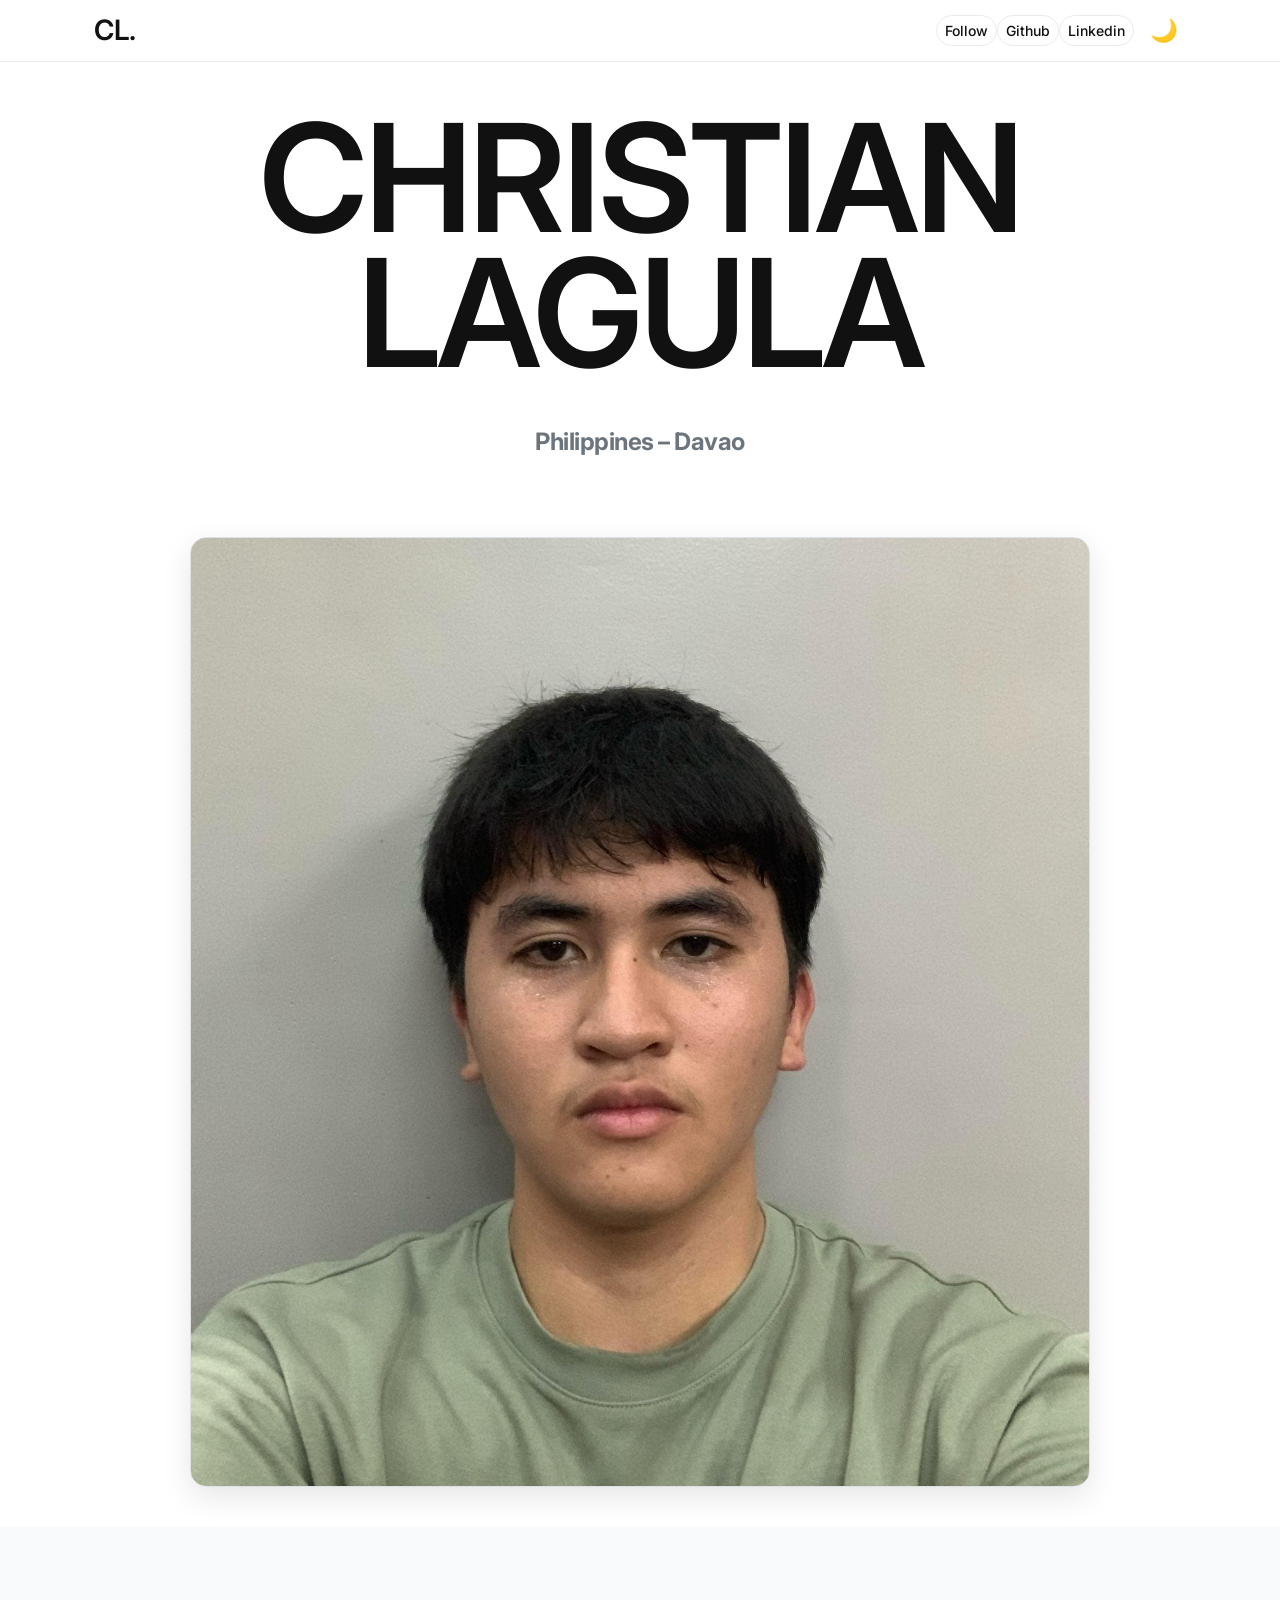
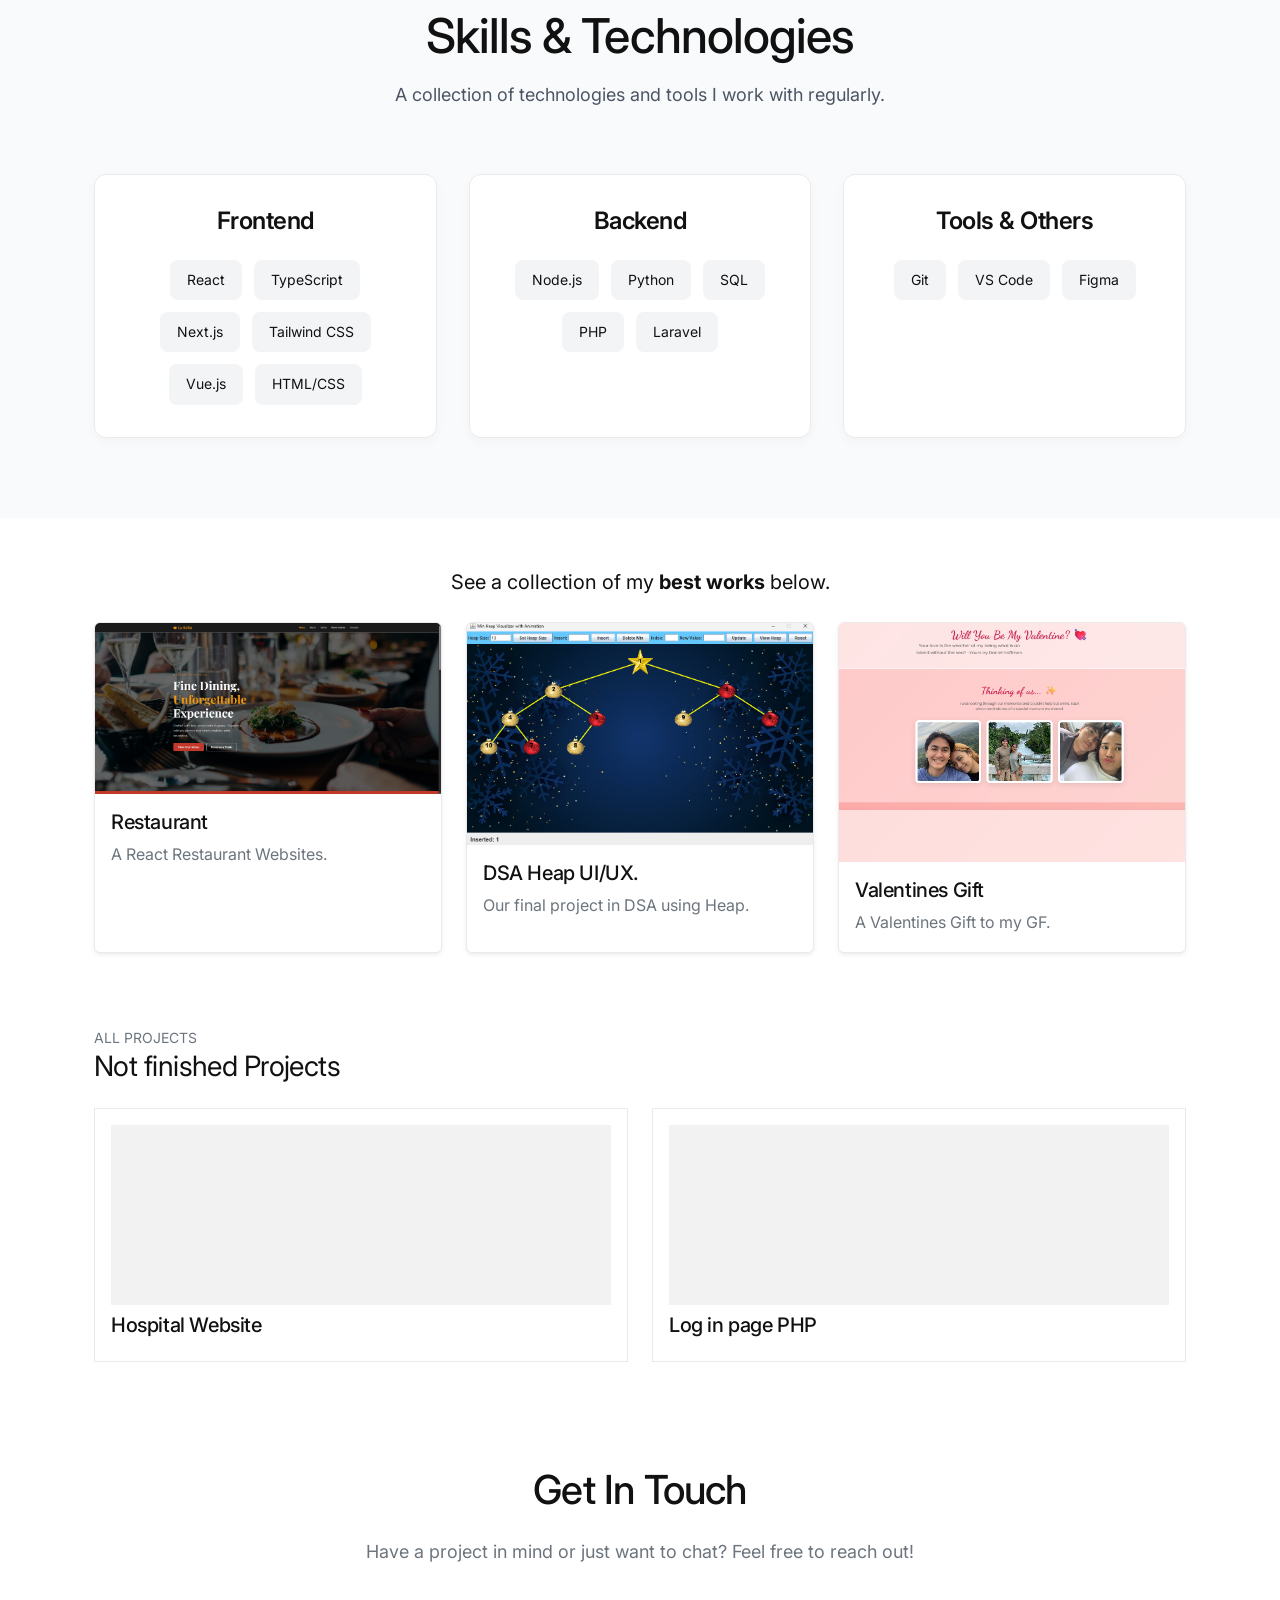
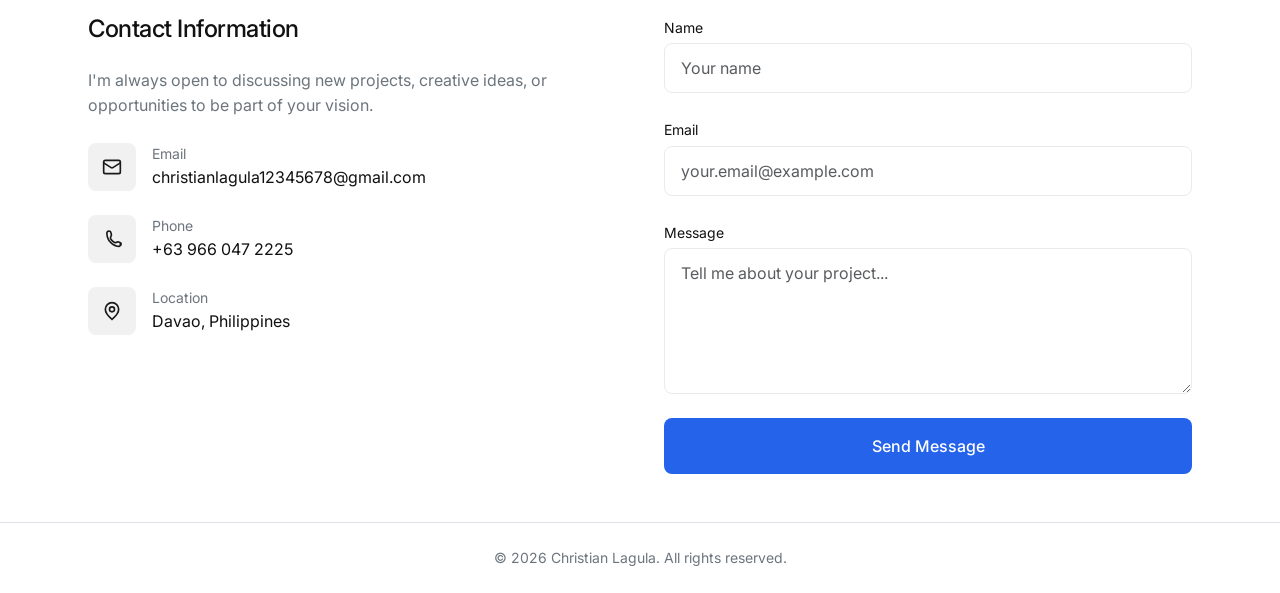
==== index.html @ fb46151d "Not final" ====
<!DOCTYPE html>
<html lang="en">
<head>
    <meta charset="UTF-8">
    <meta name="viewport" content="width=device-width, initial-scale=1.0">
    <title>Christian · clean portfolio</title>
    <!-- Bootstrap 5.3 (light/dark ready) -->
    <link href="https://cdn.jsdelivr.net/npm/bootstrap@5.3.8/dist/css/bootstrap.min.css" rel="stylesheet" integrity="sha384-sRIl4kxILFvY47J16cr9ZwB07vP4J8+LH7qKQnuqkuIAvNWLzeN8tE5YBujZqJLB" crossorigin="anonymous">
    <!-- Bootstrap Icons -->
    <link rel="stylesheet" href="https://cdn.jsdelivr.net/npm/bootstrap-icons@1.11.3/font/bootstrap-icons.min.css">
    <!-- Elegant font (Inter) -->
    <link rel="preconnect" href="https://fonts.googleapis.com">
    <link rel="preconnect" href="https://fonts.gstatic.com" crossorigin>
    <link href="https://fonts.googleapis.com/css2?family=Inter:opsz,wght@14..32,400;14..32,500;14..32,600&display=swap" rel="stylesheet">
    <!-- Custom styles -->
    <style>
        /* global.css – responsive, elegant, dark mode, sticky header blur, floating top button */
        :root {
            --bg: #ffffff;
            --text: #111111;
            --secondary: #6c757d;
            --border: #eaeaea;
            --card-bg: #ffffff;
            --table-header-bg: #f8f9fa;
            --btn-outline: #111;
            --link-hover: #000;
            --shadow: rgba(0, 0, 0, 0.03) 0 4px 12px;
            --figure-bg: #f2f2f2;
            --header-bg: rgba(255, 255, 255, 0.8);
            
            /* Skills section variables */
            --skills-bg: #f9fafb;
            --skills-card-bg: #ffffff;
            --skills-tag-bg: #f3f4f6;
            --skills-tag-hover: #e5e7eb;
            --skills-title-color: #111;
            --skills-text-secondary: #4b5563;
        }

        /* dark mode variables */
        body.dark-mode {
            --bg: #1a1a1a;
            --text: #f0f0f0;
            --secondary: #a0a0a0;
            --border: #333;
            --card-bg: #222;
            --table-header-bg: #2a2a2a;
            --btn-outline: #f0f0f0;
            --link-hover: #fff;
            --shadow: 0 4px 12px rgba(255,255,255,0.02);
            --figure-bg: #2c2c2c;
            --header-bg: rgba(26, 26, 26, 0.8);
            
            --skills-bg: #1a1a1a;
            --skills-card-bg: #222;
            --skills-tag-bg: #2a2a2a;
            --skills-tag-hover: #4b5563;
            --skills-title-color: #d1d5db;  /* Light gray - visible on dark */
            --skills-text-secondary: #9ca3af;
        }

        /* base */
        body {
            font-family: 'Inter', -apple-system, BlinkMacSystemFont, 'Segoe UI', Roboto, Helvetica, Arial, sans-serif;
            background-color: var(--bg);
            color: var(--text);
            transition: background-color 0.2s ease, color 0.2s ease;
            line-height: 1.6;
        }

        a {
            color: var(--text);
            transition: color 0.15s;
        }
        a:hover {
            color: var(--link-hover);
            text-decoration: underline !important;
        }

        /* wrapper */
        .wrapper {
            background-color: var(--bg);
            min-height: 100vh;
            display: flex;
            flex-direction: column;
        }
        main { flex: 1; }

        /* sticky header with blur (floating effect) */
        .sticky-top {
            backdrop-filter: blur(8px);
            -webkit-backdrop-filter: blur(8px);
            background-color: var(--header-bg) !important;
            border-bottom: 1px solid var(--border);
        }

        /* header buttons */
        .btn-outline-dark {
            border-color: var(--border);
            color: var(--text);
            background: transparent;
        }
        .btn-outline-dark:hover {
            background-color: var(--text);
            color: var(--bg);
            border-color: var(--text);
        }
        .dark-mode .btn-outline-dark {
            border-color: var(--border);
            color: var(--text);
        }
        .dark-mode .btn-outline-dark:hover {
            background-color: var(--text);
            color: var(--bg);
            border-color: var(--text);
        }

        /* cards */
        .card {
            background-color: var(--card-bg);
            border: 1px solid var(--border) !important;
            box-shadow: var(--shadow);
            transition: transform 0.1s;
        }
        .card .card-title {
            color: var(--text);
        }
        .card .card-text {
            color: var(--secondary);
        }

        /* card-slide */
        .card-slide {
            background-color: var(--card-bg);
            border: 1px solid var(--border) !important;
        }
        .box-figure {
            background-color: var(--figure-bg) !important;
            width: 100%;
            transition: background 0.2s;
        }

        /* profile image */
        .rounded-circle {
            border: 2px solid var(--border) !important;
        }

        /* headings */
        h1, h2, h3, h4, h5, .h1, .h2, .h3, .h4, .h5 {
            color: var(--text);
            font-weight: 500;
            letter-spacing: -0.02em;
        }
        .text-secondary {
            color: var(--secondary) !important;
        }

        /* dark mode toggle icon */
        #darkmodeToggle {
            font-size: 1.4rem;
            line-height: 1;
            padding: 0.25rem 0.5rem;
            background: transparent;
            border: none;
            color: var(--text);
        }
        #darkmodeToggle:hover {
            opacity: 0.8;
        }

        /* floating go to top button */
        #goTopBtn {
            background-color: var(--text);
            color: var(--bg);
            border: none;
            opacity: 0.9;
            transition: opacity 0.2s;
            box-shadow: 0 2px 8px rgba(0,0,0,0.1);
            width: 48px;
            height: 48px;
            display: flex;
            align-items: center;
            justify-content: center;
        }
        #goTopBtn:hover {
            opacity: 1;
        }
        .dark-mode #goTopBtn {
            background-color: var(--text);
            color: var(--bg);
        }

        /* offcanvas (mobile menu) */
        .offcanvas {
            background-color: var(--bg);
            color: var(--text);
            border-left: 1px solid var(--border);
        }
        .offcanvas .btn-close {
            filter: brightness(0.8);
        }
        .dark-mode .offcanvas .btn-close {
            filter: invert(1);
        }

        /* Skills Section */
        #skills {
            padding: 3rem 1rem;
            background-color: var(--skills-bg);
        }

        @media (min-width: 768px) {
            #skills {
                padding: 5rem 1rem;
            }
        }

        .section-title {
            font-size: 2rem;
            text-align: center;
            margin-bottom: 1rem;
            color: var(--text);
        }

        @media (min-width: 768px) {
            .section-title {
                font-size: 2.5rem;
            }
        }

        @media (min-width: 992px) {
            .section-title {
                font-size: 3rem;
            }
        }

        .section-description {
            font-size: 1rem;
            color: var(--skills-text-secondary);
            text-align: center;
            margin-bottom: 2.5rem;
            max-width: 90%;
            margin-left: auto;
            margin-right: auto;
        }

        @media (min-width: 768px) {
            .section-description {
                font-size: 1.125rem;
                margin-bottom: 4rem;
                max-width: 42rem;
            }
        }

        /* Skills grid layout */
        .skills-grid {
            display: grid;
            gap: 1.5rem;
            grid-template-columns: 1fr;
        }

        @media (min-width: 640px) {
            .skills-grid {
                grid-template-columns: repeat(2, 1fr);
            }
        }

        @media (min-width: 1024px) {
            .skills-grid {
                grid-template-columns: repeat(3, 1fr);
                gap: 2rem;
            }
        }

        /* Skills category cards */
        .category-card {
            background-color: var(--skills-card-bg);
            padding: 1.5rem;
            border-radius: 0.75rem;
            box-shadow: var(--shadow);
            border: 1px solid var(--border);
            transition: transform 0.2s ease;
        }

        .category-card:hover {
            transform: translateY(-4px);
        }

        @media (min-width: 768px) {
            .category-card {
                padding: 2rem;
            }
        }

        .category-title {
            font-size: 1.25rem;
            text-align: center;
            margin-bottom: 1.25rem;
            color: var(--skills-title-color);
            font-weight: 600;
        }

        @media (min-width: 768px) {
            .category-title {
                font-size: 1.5rem;
                margin-bottom: 1.5rem;
            }
        }

        /* Skills tags container */
        .skills-container {
            display: flex;
            flex-wrap: wrap;
            gap: 0.5rem;
            justify-content: center;
        }

        @media (min-width: 768px) {
            .skills-container {
                gap: 0.75rem;
            }
        }

        /* Individual skill tags */
        .skill-tag {
            padding: 0.375rem 0.875rem;
            background-color: var(--skills-tag-bg);
            border-radius: 2rem;
            font-size: 0.75rem;
            transition: all 0.2s ease-in-out;
            color: var(--text);
            border: 1px solid transparent;
            white-space: nowrap;
        }

        @media (min-width: 768px) {
            .skill-tag {
                padding: 0.5rem 1rem;
                font-size: 0.875rem;
                border-radius: 0.5rem;
            }
        }

        .skill-tag:hover {
            background-color: var(--skills-tag-hover);
            transform: translateY(-2px);
            border-color: var(--skills-title-color);
        }

        /* Profile header responsive */
        .display-4 {
            font-size: 3rem !important;
            line-height: 0.9 !important;
        }

        @media (min-width: 576px) {
            .display-4 {
                font-size: 5rem !important;
            }
        }

        @media (min-width: 768px) {
            .display-4 {
                font-size: 7rem !important;
            }
        }

        @media (min-width: 992px) {
            .display-4 {
                font-size: 9rem !important;
            }
        }

        @media (min-width: 1200px) {
            .display-4 {
                font-size: 150px !important;
            }
        }

        /* Image responsive */
        .head-user-pro__photo img {
            width: 100%;
            max-width: 100%;
            height: auto;
            border-radius: 16px;
        }

        @media (min-width: 768px) {
            .head-user-pro__photo img {
                max-width: 700px;
            }
        }

        @media (min-width: 992px) {
            .head-user-pro__photo img {
                max-width: 900px;
            }
        }

        /* Container padding */
        .container {
            padding-left: 1rem;
            padding-right: 1rem;
        }

        @media (min-width: 768px) {
            .container {
                padding-left: 1.5rem;
                padding-right: 1.5rem;
            }
        }

        /* Buttons */
        .btn {
            border-radius: 2rem;
            font-weight: 500;
        }

        footer {
            border-top-color: var(--border) !important;
        }

        /* Contact Section Styles */
        #contact {
            background-color: var(--bg);
        }
        
        .max-w-6xl {
            max-width: 72rem;
            margin-left: auto;
            margin-right: auto;
        }
        
        .space-y-6 > * + * {
            margin-top: 1.5rem;
        }
        /* Add to your CSS for the contact section */
        .bg-blue-100 {
            background-color: #f1f1f1;
        }

        .dark-mode .dark-bg-blue-900 {
            background-color: #040a1b;
        }

        .text-blue-600 {
            color: #1a1a1a;
        }

        .dark-mode .dark-text-blue-400 {
            color: #f1f1f1;
        }

        /* Form controls */
        .form-control {
            background-color: var(--bg);
            color: var(--text);
            border: 1px solid var(--border);
            transition: all 0.2s ease;
        }

        .form-control:focus {
            border-color: #2563eb;
            outline: none;
            box-shadow: 0 0 0 3px rgba(37, 99, 235, 0.1);
        }

        .dark-mode .form-control:focus {
            box-shadow: 0 0 0 3px rgba(96, 165, 250, 0.2);
        }

        .btn-primary {
            background-color: #2563eb;
            border: none;
            color: white;
        }

        .btn-primary:hover {
            background-color: #1d4ed8;
        }

        .dark-mode .btn-primary {
            background-color: #3b82f6;
        }

        .dark-mode .btn-primary:hover {
            background-color: #2563eb;
        }
    </style>
</head>
<body>
    <!-- sticky header with blur (floating effect) -->
    <header class="sticky-top py-2">
        <div class="container">
            <div class="d-flex flex-wrap align-items-center justify-content-between">
                <!-- logo -->
                <div class="header-main_logo fs-3 fw-semibold">
                    <a href="Home.html" class="text-decoration-none text-reset">CL.</a>
                </div>

                <!-- desktop nav + dark mode toggle -->
                <div class="d-flex gap-2 align-items-center">
                    <nav class="d-none d-md-block">
                        <ul class="nav">
                            <li class="nav-item">
                                <a href="pages/home.html" target="_blank" class="btn btn-sm btn-outline-dark">Follow</a> </li>
                            <li class="nav-item"><a href="https://github.com/CHAANIEE" class="btn btn-sm btn-outline-dark">Github</a></li>
                            <li class="nav-item"><a href="https://www.linkedin.com/in/christian-lagula-0bb30433b/" class="btn btn-sm btn-outline-dark">Linkedin</a></li>
                        </ul>
                    </nav>
                    <!-- mobile menu toggle (offcanvas) -->
                    <button class="btn btn-outline-dark d-md-none" type="button" data-bs-toggle="offcanvas" data-bs-target="#mobileMenu" aria-controls="mobileMenu">
                        <i class="bi bi-list"></i>
                    </button>
                    <!-- dark mode toggle -->
                    <button id="darkmodeToggle" class="btn btn-outline-secondary border-0" aria-label="Toggle dark mode">
                        <span class="mode-icon">🌙</span>
                    </button>
                </div>
            </div>
        </div>
    </header>

    <!-- offcanvas mobile menu -->
    <div class="offcanvas offcanvas-end" tabindex="-1" id="mobileMenu" aria-labelledby="mobileMenuLabel">
        <div class="offcanvas-header">
            <h5 class="offcanvas-title" id="mobileMenuLabel">Menu</h5>
            <button type="button" class="btn-close" data-bs-dismiss="offcanvas" aria-label="Close"></button>
        </div>
        <div class="offcanvas-body">
            <ul class="nav flex-column">
                <li class="nav-item mb-2"><a href="pages/index.html" class="btn btn-outline-dark w-100">Follow</a></li>
                <li class="nav-item mb-2"><a href="https://github.com/CHAANIEE" class="btn btn-outline-dark w-100">Github</a></li>
                <li class="nav-item mb-2"><a href="https://www.linkedin.com/in/christian-lagula-0bb30433b/" class="btn btn-outline-dark w-100">Linkedin</a></li>
            </ul>
        </div>
    </div>

    <main>
        <!-- profile header -->
        <section class="head-user py-4 py-md-5 text-center" id="start">
            <div class="container">
                <h1 class="display-4 fw-semibold">CHRISTIAN<br>LAGULA</h1>
                <h2 class="h4 text-secondary mt-4 mt-md-5 fw-bold">Philippines – Davao</h2>
            </div>
        </section>

        <!-- profile photo -->
        <section class="container my-4">
            <div class="row justify-content-center">
                <div class="col-12 text-center">
                    <figure class="head-user-pro__photo">
                        <img
                             src="pages/pictures/profile.jpg" 
                             alt="Profile" 
                             class="img-fluid border" 
                             style="box-shadow: 0 10px 30px rgba(0,0,0,0.1);">
                    </figure>              
                </div>
            </div>
        </section>

        <!-- skills section -->
        <section id="skills">
            <div class="container">
                <h2 class="section-title">Skills & Technologies</h2>
                <p class="section-description">
                    A collection of technologies and tools I work with regularly.
                </p>
            
                <div class="skills-grid">
                    <!-- Frontend Category -->
                    <div class="category-card">
                        <h3 class="category-title">Frontend</h3>
                        <div class="skills-container">
                            <span class="skill-tag">React</span>
                            <span class="skill-tag">TypeScript</span>
                            <span class="skill-tag">Next.js</span>
                            <span class="skill-tag">Tailwind CSS</span>
                            <span class="skill-tag">Vue.js</span>
                            <span class="skill-tag">HTML/CSS</span>
                        </div>
                    </div>
                
                    <!-- Backend Category -->
                    <div class="category-card">
                        <h3 class="category-title">Backend</h3>
                        <div class="skills-container">
                            <span class="skill-tag">Node.js</span>
                            <span class="skill-tag">Python</span>
                            <span class="skill-tag">SQL</span>
                            <span class="skill-tag">PHP</span>
                            <span class="skill-tag">Laravel</span>
                        </div>
                    </div>
                
                    <!-- Tools & Others Category -->
                    <div class="category-card">
                        <h3 class="category-title">Tools & Others</h3>
                        <div class="skills-container">
                            <span class="skill-tag">Git</span>
                            <span class="skill-tag">VS Code</span>
                            <span class="skill-tag">Figma</span>
                        </div>
                    </div>
                </div>
            </div>
        </section>

        <!-- best works (cards) -->
        <section class="anchor-section my-5" id="works">
            <div class="container">
                <p class="text-center mb-4 fs-5">See a collection of my <strong>best works</strong> below.</p>
                <div class="row g-3 g-md-4">
                    <div class="col-12 col-sm-6 col-lg-4">
                        <div class="card h-100 border-0 shadow-sm">
                            <img src="pages/pictures/restaurant.png" class="card-img-top" alt="Project 1">
                            <div class="card-body">
                                <h5 class="card-title">Restaurant</h5>
                                <p class="card-text text-secondary">A React Restaurant Websites.</p>
                            </div>
                        </div>
                    </div>
                    <div class="col-12 col-sm-6 col-lg-4">
                        <div class="card h-100 border-0 shadow-sm">
                            <img src="pages/pictures/DSA.png" class="card-img-top" alt="Project 2">
                            <div class="card-body">
                                <h5 class="card-title">DSA Heap UI/UX.</h5>
                                <p class="card-text text-secondary">Our final project in DSA using Heap.</p>
                            </div>
                        </div>
                    </div>
                    <div class="col-12 col-sm-6 col-lg-4">
                        <div class="card h-100 border-0 shadow-sm">
                            <img src="pages/pictures/Valentine.png" class="card-img-top" alt="Project 3">
                            <div class="card-body">
                                <h5 class="card-title">Valentines Gift</h5>
                                <p class="card-text text-secondary">A Valentines Gift to my GF.</p>
                            </div>
                        </div>
                    </div>
                </div>
            </div>
        </section>

        <!-- latest submissions -->
        <section class="anchor-section py-4" id="submissions">
            <div class="container">
                <div class="mb-4">
                    <span class="text-uppercase small text-secondary">All projects</span>
                    <h3 class="fw-normal">Not finished Projects</h3>
                </div>
                <div class="row g-4">
                    <div class="col-md-6">
                        <div class="card-slide border p-3 h-100">
                            <div class="box-figure bg-light mb-2" style="height: 180px; background: #ddd;"></div>
                            <div class="card-slide__info">
                                <h4 class="h5"><a href="pages/pictures/loading.png" class="text-reset text-decoration-none">Hospital Website</a></h4>
                            </div>
                        </div>
                    </div>
                    <div class="col-md-6">
                        <div class="card-slide border p-3 h-100">
                            <div class="box-figure bg-light mb-2" style="height: 180px; background: #ddd;"></div>
                            <div class="card-slide__info">
                                <h4 class="h5"><a href="pages/pictures/loading.png" class="text-reset text-decoration-none">Log in page PHP</a></h4>
                            </div>
                        </div>
                    </div>
                </div>
            </div>
        </section>

        <!-- contact section -->
        <section id="contact" class="py-20 px-4" style="padding-top: 80px;">
            <div class="container" style="max-width: 72rem; margin: 0 auto;">
                <!-- Section Header -->
                <h2 class="text-center mb-4" style="font-size: 2.5rem; font-weight: 500;">Get In Touch</h2>
                <p class="text-center text-secondary mb-5" style="max-width: 36rem; margin-left: auto; margin-right: auto; font-size: 1.125rem;">
                    Have a project in mind or just want to chat? Feel free to reach out!
                </p>
        
                <!-- Two Column Layout -->
                <div class="row g-5">
                    <!-- Contact Info Column -->
                    <div class="col-md-6">
                        <h3 style="font-size: 1.5rem; margin-bottom: 1.5rem;">Contact Information</h3>
                        <p class="text-secondary mb-4">
                            I'm always open to discussing new projects, creative ideas, or opportunities to be part of your vision.
                        </p>
        
                        <div class="d-flex flex-column gap-4">
                            <!-- Email -->
                            <a href="mailto:christian@example.com" class="text-decoration-none text-reset">
                                <div class="d-flex gap-3">
                                    <div class="bg-blue-100 dark-bg-blue-900 rounded-3 d-flex align-items-center justify-content-center" style="width: 48px; height: 48px; flex-shrink: 0;">
                                        <svg width="20" height="20" viewBox="0 0 24 24" fill="none" stroke="currentColor" class="text-blue-600 dark-text-blue-400">
                                            <rect x="2" y="4" width="20" height="16" rx="2" stroke-width="2"/>
                                            <path d="M22 7L13.03 12.7C12.41 13.1 11.59 13.1 10.97 12.7L2 7" stroke-width="2"/>
                                        </svg>
                                    </div>
                                    <div>
                                        <p class="small text-secondary mb-0">Email</p>
                                        <p class="mb-0">christianlagula12345678@gmail.com</p>
                                    </div>
                                </div>
                            </a>
        
                            <!-- Phone -->
                            <a href="tel:+639123456789" class="text-decoration-none text-reset">
                                <div class="d-flex gap-3">
                                    <div class="bg-blue-100 dark-bg-blue-900 rounded-3 d-flex align-items-center justify-content-center" style="width: 48px; height: 48px; flex-shrink: 0;">
                                        <svg width="20" height="20" viewBox="0 0 24 24" fill="none" stroke="currentColor" class="text-blue-600 dark-text-blue-400">
                                            <path d="M22 16.92V19C22.0001 19.4682 21.8243 19.9175 21.5124 20.2564C21.2006 20.5953 20.7783 20.7959 20.325 20.814C19.6604 20.8417 18.9983 20.7925 18.35 20.667C16.742 20.3537 15.201 19.7597 13.8 18.916C12.4323 18.1042 11.2006 17.0821 10.155 15.895C9.00003 14.76 8.06003 13.4 7.40003 11.92C6.60003 10.34 6.12003 8.63 6.00003 6.91C5.96678 6.22255 5.92003 5.53563 5.86003 4.85C5.84222 4.37151 5.9828 3.89897 6.25684 3.51444C6.53088 3.12991 6.91933 2.85677 7.36503 2.74C8.00455 2.57986 8.66627 2.5486 9.31503 2.648C9.58952 2.69878 9.84384 2.82644 10.0489 3.01599C10.254 3.20554 10.4015 3.44912 10.475 3.719L11.085 5.879C11.2487 6.43385 11.2887 7.02073 11.2022 7.59439C11.1158 8.16805 10.9055 8.71072 10.59 9.179C10.3585 9.53802 10.2187 9.9487 10.183 10.375C10.1472 10.8013 10.2167 11.2292 10.385 11.622C10.8534 12.6469 11.5098 13.5726 12.315 14.345C13.1508 15.1201 14.1187 15.7344 15.171 16.155C15.543 16.3138 15.9474 16.3791 16.348 16.3459C16.7486 16.3127 17.1333 16.1822 17.468 15.966C17.9564 15.6723 18.513 15.5058 19.085 15.483C19.657 15.4603 20.2249 15.5821 20.735 15.836L22.105 16.526C22.3596 16.6417 22.571 16.8349 22.7106 17.0782C22.8502 17.3215 22.9107 17.6023 22.884 17.881C22.8146 18.5696 22.6073 19.236 22.275 19.835" stroke-width="2"/>
                                        </svg>
                                    </div>
                                    <div>
                                        <p class="small text-secondary mb-0">Phone</p>
                                        <p class="mb-0">+63 966 047 2225</p>
                                    </div>
                                </div>
                            </a>
        
                            <!-- Location -->
                            <div class="d-flex gap-3">
                                <div class="bg-blue-100 dark-bg-blue-900 rounded-3 d-flex align-items-center justify-content-center" style="width: 48px; height: 48px; flex-shrink: 0;">
                                    <svg width="20" height="20" viewBox="0 0 24 24" fill="none" stroke="currentColor" class="text-blue-600 dark-text-blue-400">
                                        <path d="M20 10C20 14.4183 17 18 12 22C7 18 4 14.4183 4 10C4 5.58172 7.58172 2 12 2C16.4183 2 20 5.58172 20 10Z" stroke-width="2"/>
                                        <circle cx="12" cy="10" r="3" stroke-width="2"/>
                                    </svg>
                                </div>
                                <div>
                                    <p class="small text-secondary mb-0">Location</p>
                                    <p class="mb-0">Davao, Philippines</p>
                                </div>
                            </div>
                        </div>
                    </div>
        
                    <!-- Contact Form Column -->
                    <div class="col-md-6">
                        <form id="contactForm" onsubmit="handleSubmit(event)">
                            <div class="mb-4">
                                <label for="name" class="form-label small mb-1">Name</label>
                                <input type="text" class="form-control" id="name" name="name" 
                                       placeholder="Your name" required
                                       style="border-radius: 0.5rem; padding: 0.75rem 1rem;">
                            </div>
        
                            <div class="mb-4">
                                <label for="email" class="form-label small mb-1">Email</label>
                                <input type="email" class="form-control" id="email" name="email" 
                                       placeholder="your.email@example.com" required
                                       style="border-radius: 0.5rem; padding: 0.75rem 1rem;">
                            </div>
        
                            <div class="mb-4">
                                <label for="message" class="form-label small mb-1">Message</label>
                                <textarea class="form-control" id="message" name="message" 
                                          rows="5" placeholder="Tell me about your project..." required
                                          style="border-radius: 0.5rem; padding: 0.75rem 1rem;"></textarea>
                            </div>
        
                            <button type="submit" class="btn btn-primary w-100 py-3" 
                                    style="border-radius: 0.5rem; font-weight: 500;">
                                Send Message
                            </button>
                        </form>
                    </div>
                </div>
            </div>
        </section>
    </main>

    <footer class="py-4 mt-5 border-top">
        <div class="container text-center">
            <p class="mb-0 small text-secondary">&copy; 2026 Christian Lagula. All rights reserved.</p>
        </div>
    </footer>

    <!-- Floating go to top button -->
    <button id="goTopBtn" class="btn btn-dark rounded-circle position-fixed bottom-0 end-0 m-4 d-none" style="z-index: 1030;" aria-label="Go to top">
        <i class="bi bi-arrow-up"></i>
    </button>

    <!-- Bootstrap bundle -->
    <script src="https://cdn.jsdelivr.net/npm/bootstrap@5.3.8/dist/js/bootstrap.bundle.min.js" integrity="sha384-FKyoEForCGlyvwx9Hj09JcYn3nv7wiPVlz7YYwJrWVcXK/BmnVDxM+D2scQbITxI" crossorigin="anonymous"></script>
    
    <script>
        function handleSubmit(event) {
            event.preventDefault();
            
            // Get form data
            const formData = {
                name: document.getElementById('name').value,
                email: document.getElementById('email').value,
                message: document.getElementById('message').value
            };
            
            // Handle form submission
            console.log('Form submitted:', formData);
            alert('Thank you for your message! I will get back to you soon.');
            
            // Reset form
            document.getElementById('contactForm').reset();
        }

        (function() {
            // Dark mode toggle
            const toggleBtn = document.getElementById('darkmodeToggle');
            const iconSpan = toggleBtn.querySelector('.mode-icon');
            const body = document.body;

            const currentTheme = localStorage.getItem('theme') || 'light';
            if (currentTheme === 'dark') {
                body.classList.add('dark-mode');
                iconSpan.textContent = '☀️';
            } else {
                iconSpan.textContent = '🌙';
            }

            toggleBtn.addEventListener('click', () => {
                body.classList.toggle('dark-mode');
                const isDark = body.classList.contains('dark-mode');
                iconSpan.textContent = isDark ? '☀️' : '🌙';
                localStorage.setItem('theme', isDark ? 'dark' : 'light');
            });

            // Go to top button logic
            const goTopBtn = document.getElementById('goTopBtn');
            window.addEventListener('scroll', function() {
                if (window.scrollY > 300) {
                    goTopBtn.classList.remove('d-none');
                } else {
                    goTopBtn.classList.add('d-none');
                }
            });

            goTopBtn.addEventListener('click', function() {
                window.scrollTo({ top: 0, behavior: 'smooth' });
            });
        })();
    </script>
</body>
</html>
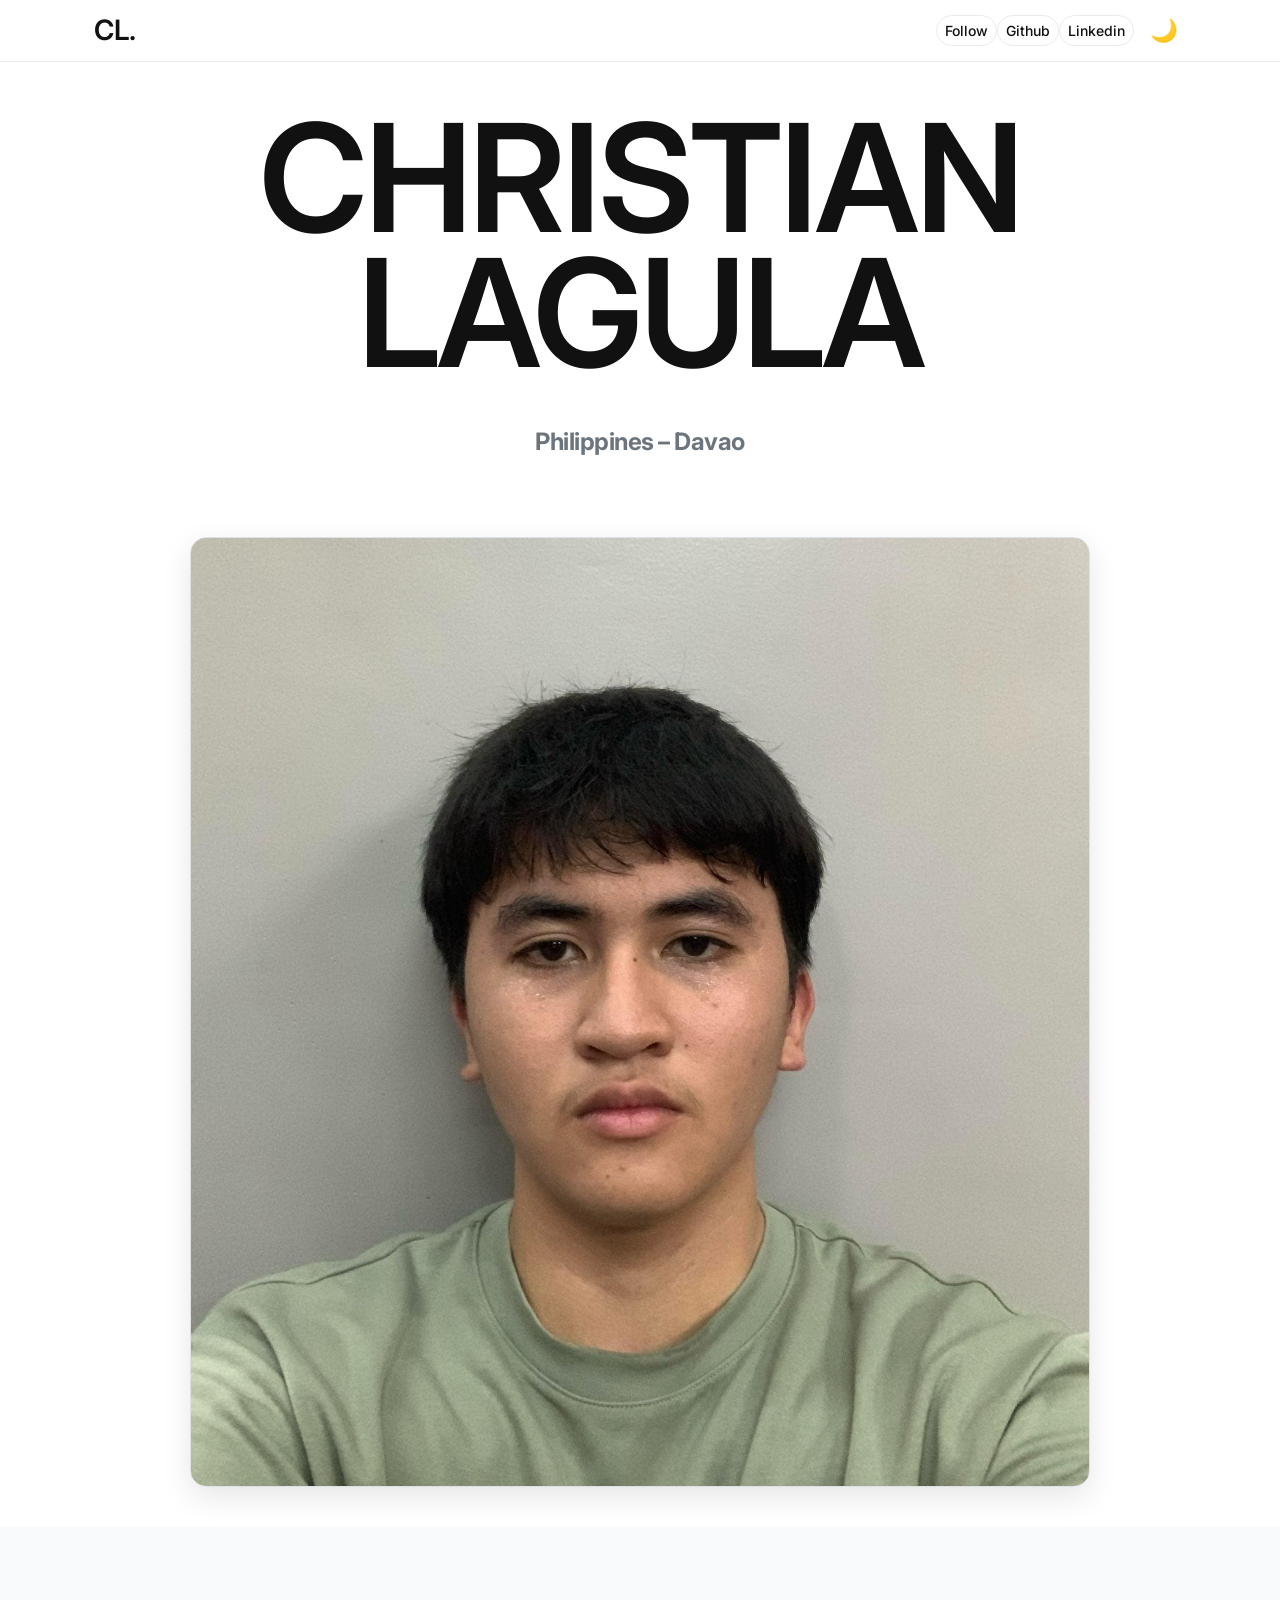
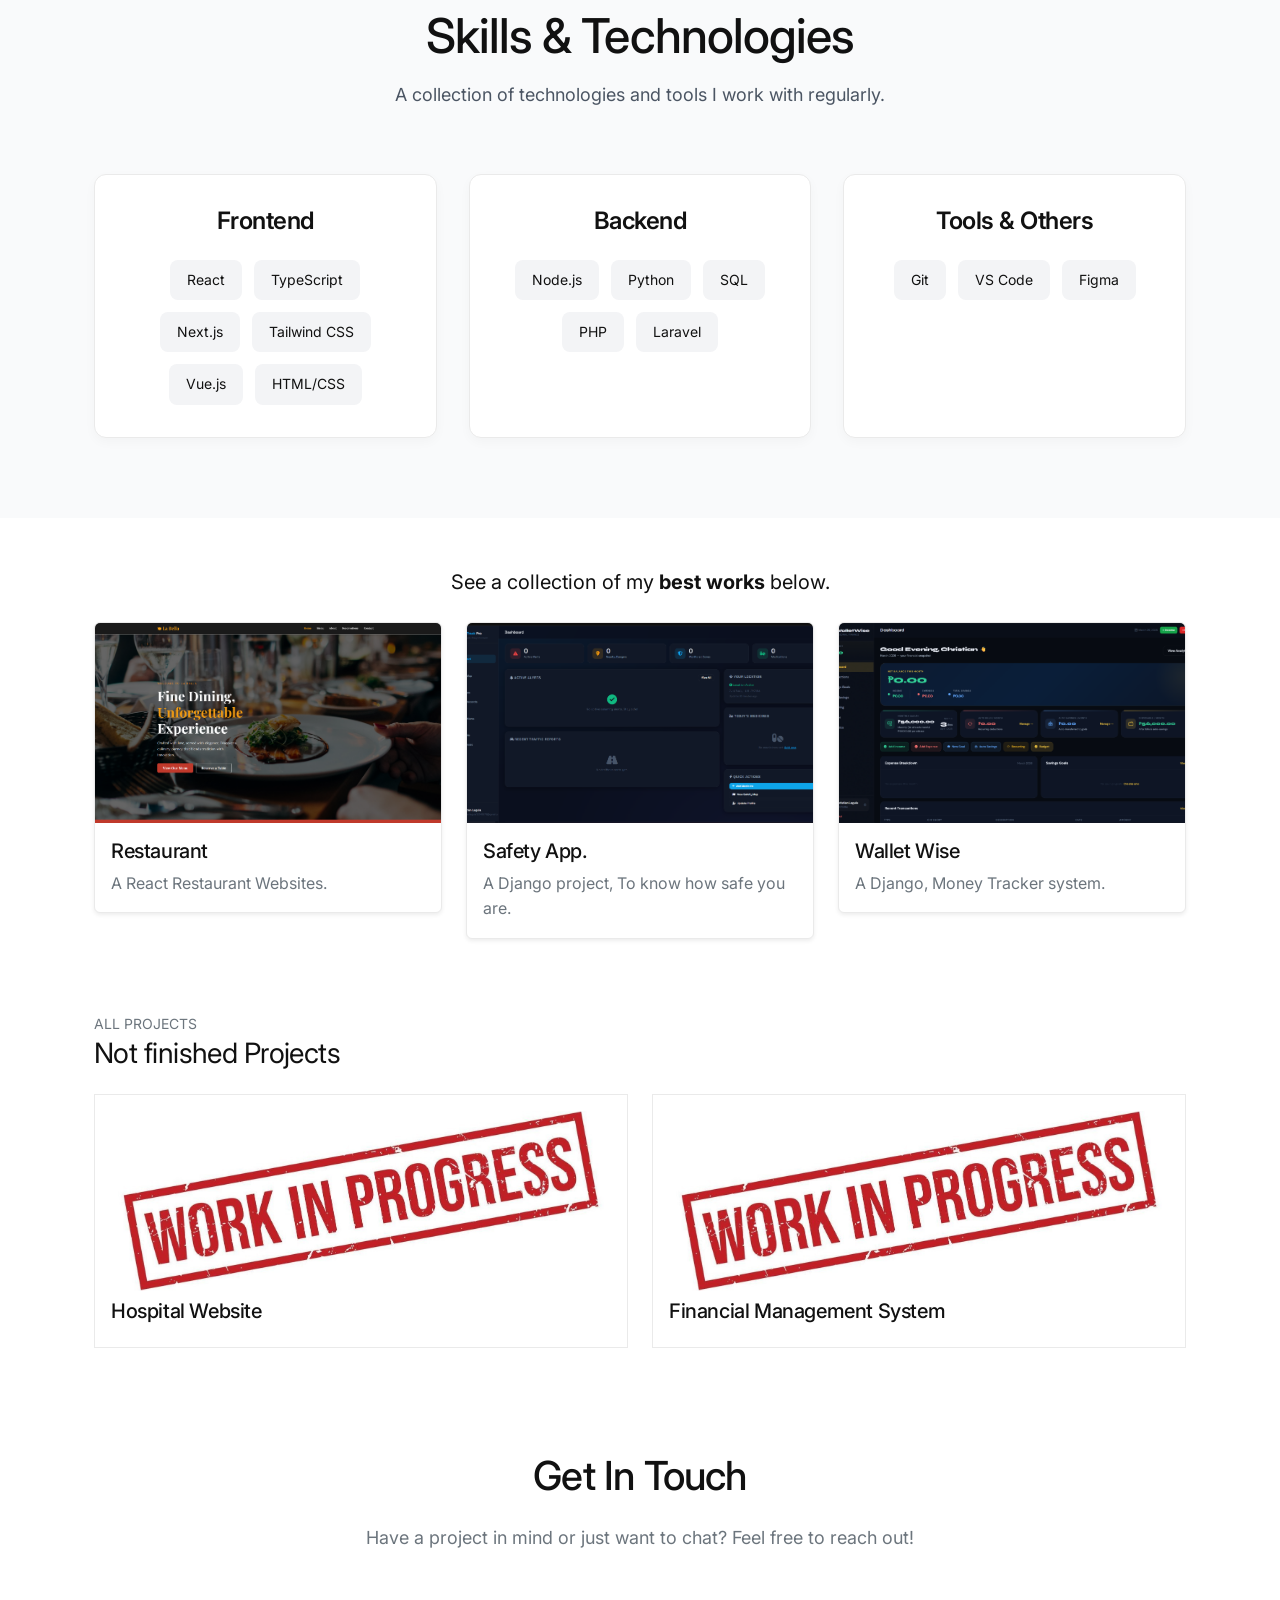
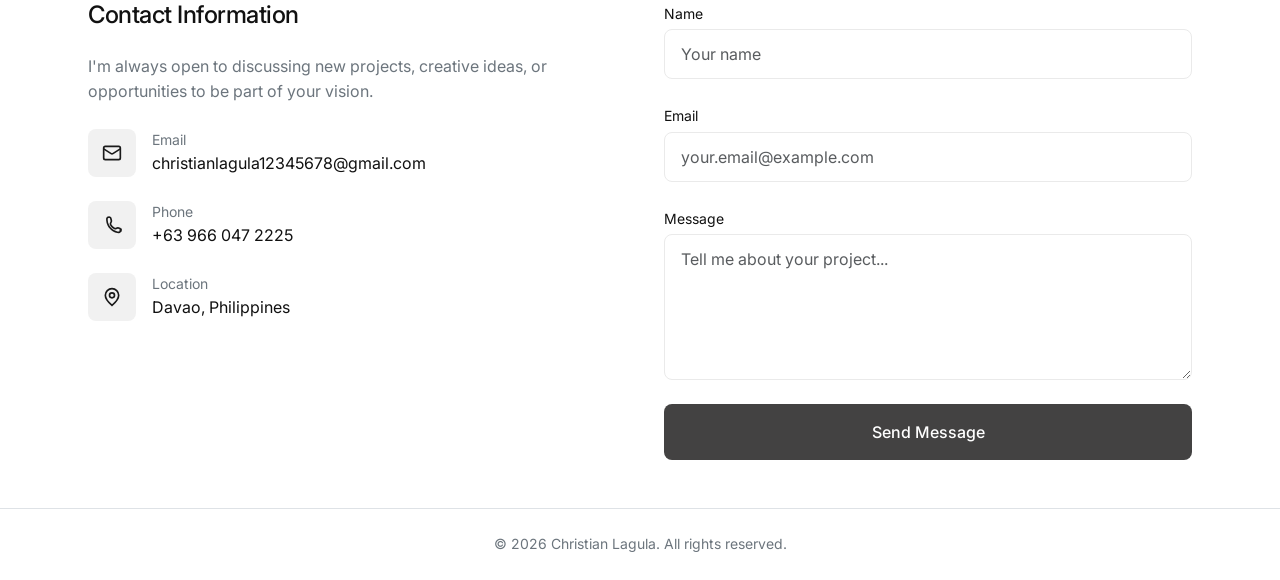
==== commit b8762479: "Update index.html" ====
--- a/index.html
+++ b/index.html
@@ -4,17 +4,12 @@
     <meta charset="UTF-8">
     <meta name="viewport" content="width=device-width, initial-scale=1.0">
     <title>Christian · clean portfolio</title>
-    <!-- Bootstrap 5.3 (light/dark ready) -->
     <link href="https://cdn.jsdelivr.net/npm/bootstrap@5.3.8/dist/css/bootstrap.min.css" rel="stylesheet" integrity="sha384-sRIl4kxILFvY47J16cr9ZwB07vP4J8+LH7qKQnuqkuIAvNWLzeN8tE5YBujZqJLB" crossorigin="anonymous">
-    <!-- Bootstrap Icons -->
     <link rel="stylesheet" href="https://cdn.jsdelivr.net/npm/bootstrap-icons@1.11.3/font/bootstrap-icons.min.css">
-    <!-- Elegant font (Inter) -->
     <link rel="preconnect" href="https://fonts.googleapis.com">
     <link rel="preconnect" href="https://fonts.gstatic.com" crossorigin>
     <link href="https://fonts.googleapis.com/css2?family=Inter:opsz,wght@14..32,400;14..32,500;14..32,600&display=swap" rel="stylesheet">
-    <!-- Custom styles -->
     <style>
-        /* global.css – responsive, elegant, dark mode, sticky header blur, floating top button */
         :root {
             --bg: #ffffff;
             --text: #111111;
@@ -27,8 +22,6 @@
             --shadow: rgba(0, 0, 0, 0.03) 0 4px 12px;
             --figure-bg: #f2f2f2;
             --header-bg: rgba(255, 255, 255, 0.8);
-            
-            /* Skills section variables */
             --skills-bg: #f9fafb;
             --skills-card-bg: #ffffff;
             --skills-tag-bg: #f3f4f6;
@@ -36,8 +29,6 @@
             --skills-title-color: #111;
             --skills-text-secondary: #4b5563;
         }
-
-        /* dark mode variables */
         body.dark-mode {
             --bg: #1a1a1a;
             --text: #f0f0f0;
@@ -50,16 +41,13 @@
             --shadow: 0 4px 12px rgba(255,255,255,0.02);
             --figure-bg: #2c2c2c;
             --header-bg: rgba(26, 26, 26, 0.8);
-            
             --skills-bg: #1a1a1a;
             --skills-card-bg: #222;
             --skills-tag-bg: #2a2a2a;
             --skills-tag-hover: #4b5563;
-            --skills-title-color: #d1d5db;  /* Light gray - visible on dark */
+            --skills-title-color: #d1d5db;
             --skills-text-secondary: #9ca3af;
         }
-
-        /* base */
         body {
             font-family: 'Inter', -apple-system, BlinkMacSystemFont, 'Segoe UI', Roboto, Helvetica, Arial, sans-serif;
             background-color: var(--bg);
@@ -67,7 +55,6 @@
             transition: background-color 0.2s ease, color 0.2s ease;
             line-height: 1.6;
         }
-
         a {
             color: var(--text);
             transition: color 0.15s;
@@ -76,8 +63,6 @@
             color: var(--link-hover);
             text-decoration: underline !important;
         }
-
-        /* wrapper */
         .wrapper {
             background-color: var(--bg);
             min-height: 100vh;
@@ -85,16 +70,12 @@
             flex-direction: column;
         }
         main { flex: 1; }
-
-        /* sticky header with blur (floating effect) */
         .sticky-top {
             backdrop-filter: blur(8px);
             -webkit-backdrop-filter: blur(8px);
             background-color: var(--header-bg) !important;
             border-bottom: 1px solid var(--border);
         }
-
-        /* header buttons */
         .btn-outline-dark {
             border-color: var(--border);
             color: var(--text);
@@ -114,8 +95,6 @@
             color: var(--bg);
             border-color: var(--text);
         }
-
-        /* cards */
         .card {
             background-color: var(--card-bg);
             border: 1px solid var(--border) !important;
@@ -128,8 +107,6 @@
         .card .card-text {
             color: var(--secondary);
         }
-
-        /* card-slide */
         .card-slide {
             background-color: var(--card-bg);
             border: 1px solid var(--border) !important;
@@ -139,13 +116,9 @@
             width: 100%;
             transition: background 0.2s;
         }
-
-        /* profile image */
         .rounded-circle {
             border: 2px solid var(--border) !important;
         }
-
-        /* headings */
         h1, h2, h3, h4, h5, .h1, .h2, .h3, .h4, .h5 {
             color: var(--text);
             font-weight: 500;
@@ -154,8 +127,6 @@
         .text-secondary {
             color: var(--secondary) !important;
         }
-
-        /* dark mode toggle icon */
         #darkmodeToggle {
             font-size: 1.4rem;
             line-height: 1;
@@ -167,8 +138,6 @@
         #darkmodeToggle:hover {
             opacity: 0.8;
         }
-
-        /* floating go to top button */
         #goTopBtn {
             background-color: var(--text);
             color: var(--bg);
@@ -189,8 +158,6 @@
             background-color: var(--text);
             color: var(--bg);
         }
-
-        /* offcanvas (mobile menu) */
         .offcanvas {
             background-color: var(--bg);
             color: var(--text);
@@ -202,38 +169,31 @@
         .dark-mode .offcanvas .btn-close {
             filter: invert(1);
         }
-
-        /* Skills Section */
         #skills {
             padding: 3rem 1rem;
             background-color: var(--skills-bg);
         }
-
         @media (min-width: 768px) {
             #skills {
                 padding: 5rem 1rem;
             }
         }
-
         .section-title {
             font-size: 2rem;
             text-align: center;
             margin-bottom: 1rem;
             color: var(--text);
         }
-
         @media (min-width: 768px) {
             .section-title {
                 font-size: 2.5rem;
             }
         }
-
         @media (min-width: 992px) {
             .section-title {
                 font-size: 3rem;
             }
         }
-
         .section-description {
             font-size: 1rem;
             color: var(--skills-text-secondary);
@@ -243,7 +203,6 @@
             margin-left: auto;
             margin-right: auto;
         }
-
         @media (min-width: 768px) {
             .section-description {
                 font-size: 1.125rem;
@@ -251,8 +210,6 @@
                 max-width: 42rem;
             }
         }
-
-        /* Skills grid layout */
         .skills-grid {
             display: grid;
             gap: 1.5rem;
@@ -271,8 +228,6 @@
                 gap: 2rem;
             }
         }
-
-        /* Skills category cards */
         .category-card {
             background-color: var(--skills-card-bg);
             padding: 1.5rem;
@@ -291,7 +246,6 @@
                 padding: 2rem;
             }
         }
-
         .category-title {
             font-size: 1.25rem;
             text-align: center;
@@ -299,29 +253,23 @@
             color: var(--skills-title-color);
             font-weight: 600;
         }
-
         @media (min-width: 768px) {
             .category-title {
                 font-size: 1.5rem;
                 margin-bottom: 1.5rem;
             }
         }
-
-        /* Skills tags container */
         .skills-container {
             display: flex;
             flex-wrap: wrap;
             gap: 0.5rem;
             justify-content: center;
         }
-
         @media (min-width: 768px) {
             .skills-container {
                 gap: 0.75rem;
             }
         }
-
-        /* Individual skill tags */
         .skill-tag {
             padding: 0.375rem 0.875rem;
             background-color: var(--skills-tag-bg);
@@ -332,7 +280,6 @@
             border: 1px solid transparent;
             white-space: nowrap;
         }
-
         @media (min-width: 768px) {
             .skill-tag {
                 padding: 0.5rem 1rem;
@@ -340,179 +287,164 @@
                 border-radius: 0.5rem;
             }
         }
-
         .skill-tag:hover {
             background-color: var(--skills-tag-hover);
             transform: translateY(-2px);
             border-color: var(--skills-title-color);
         }
-
-        /* Profile header responsive */
         .display-4 {
             font-size: 3rem !important;
             line-height: 0.9 !important;
         }
-
         @media (min-width: 576px) {
             .display-4 {
                 font-size: 5rem !important;
             }
         }
-
         @media (min-width: 768px) {
             .display-4 {
                 font-size: 7rem !important;
             }
         }
-
         @media (min-width: 992px) {
             .display-4 {
                 font-size: 9rem !important;
             }
         }
-
         @media (min-width: 1200px) {
             .display-4 {
                 font-size: 150px !important;
             }
         }
-
-        /* Image responsive */
         .head-user-pro__photo img {
             width: 100%;
             max-width: 100%;
             height: auto;
             border-radius: 16px;
         }
-
         @media (min-width: 768px) {
             .head-user-pro__photo img {
                 max-width: 700px;
             }
         }
-
         @media (min-width: 992px) {
             .head-user-pro__photo img {
                 max-width: 900px;
             }
         }
-
-        /* Container padding */
         .container {
             padding-left: 1rem;
             padding-right: 1rem;
         }
-
         @media (min-width: 768px) {
             .container {
                 padding-left: 1.5rem;
                 padding-right: 1.5rem;
             }
         }
-
-        /* Buttons */
         .btn {
             border-radius: 2rem;
             font-weight: 500;
         }
-
         footer {
             border-top-color: var(--border) !important;
         }
-
-        /* Contact Section Styles */
         #contact {
             background-color: var(--bg);
         }
-        
         .max-w-6xl {
             max-width: 72rem;
             margin-left: auto;
             margin-right: auto;
         }
-        
         .space-y-6 > * + * {
             margin-top: 1.5rem;
         }
-        /* Add to your CSS for the contact section */
         .bg-blue-100 {
             background-color: #f1f1f1;
         }
-
         .dark-mode .dark-bg-blue-900 {
             background-color: #040a1b;
         }
-
         .text-blue-600 {
             color: #1a1a1a;
         }
-
         .dark-mode .dark-text-blue-400 {
             color: #f1f1f1;
         }
-
-        /* Form controls */
         .form-control {
             background-color: var(--bg);
             color: var(--text);
             border: 1px solid var(--border);
             transition: all 0.2s ease;
         }
-
         .form-control:focus {
-            border-color: #2563eb;
+            border-color: #000000;
             outline: none;
             box-shadow: 0 0 0 3px rgba(37, 99, 235, 0.1);
         }
-
         .dark-mode .form-control:focus {
             box-shadow: 0 0 0 3px rgba(96, 165, 250, 0.2);
         }
-
         .btn-primary {
-            background-color: #2563eb;
+            background-color: #434242;
             border: none;
             color: white;
         }
-
         .btn-primary:hover {
-            background-color: #1d4ed8;
-        }
-
+            background-color: #000000;
+        }
         .dark-mode .btn-primary {
-            background-color: #3b82f6;
-        }
-
+            background-color: #434242;
+        }
         .dark-mode .btn-primary:hover {
-            background-color: #2563eb;
+            background-color: #000000;
+        }
+        .project-card {
+        display: block;
+        transition: transform 0.2s ease, box-shadow 0.2s ease;
+        }
+
+        .project-card:hover .card {
+            transform: translateY(-6px);
+            box-shadow: 0 12px 24px rgba(0, 0, 0, 0.12) !important;
+            cursor: pointer;
+        }
+
+        .project-card:active .card {
+            transform: translateY(-2px);
+            box-shadow: 0 6px 12px rgba(0, 0, 0, 0.1) !important;
+        }
+
+        .project-card .card {
+            transition: transform 0.2s ease, box-shadow 0.2s ease;
+        }
+
+        .project-card .card-img-top {
+            height: 200px;
+            object-fit: cover;
         }
     </style>
 </head>
 <body>
-    <!-- sticky header with blur (floating effect) -->
     <header class="sticky-top py-2">
         <div class="container">
             <div class="d-flex flex-wrap align-items-center justify-content-between">
-                <!-- logo -->
                 <div class="header-main_logo fs-3 fw-semibold">
-                    <a href="Home.html" class="text-decoration-none text-reset">CL.</a>
+                    <a href="index.html" class="text-decoration-none text-reset">CL.</a>
                 </div>
-
-                <!-- desktop nav + dark mode toggle -->
                 <div class="d-flex gap-2 align-items-center">
                     <nav class="d-none d-md-block">
                         <ul class="nav">
                             <li class="nav-item">
-                                <a href="pages/home.html" target="_blank" class="btn btn-sm btn-outline-dark">Follow</a> </li>
+                                <a href="pages/index1.html" target="_blank" class="btn btn-sm btn-outline-dark">Follow</a> </li>
                             <li class="nav-item"><a href="https://github.com/CHAANIEE" class="btn btn-sm btn-outline-dark">Github</a></li>
                             <li class="nav-item"><a href="https://www.linkedin.com/in/christian-lagula-0bb30433b/" class="btn btn-sm btn-outline-dark">Linkedin</a></li>
                         </ul>
                     </nav>
-                    <!-- mobile menu toggle (offcanvas) -->
                     <button class="btn btn-outline-dark d-md-none" type="button" data-bs-toggle="offcanvas" data-bs-target="#mobileMenu" aria-controls="mobileMenu">
                         <i class="bi bi-list"></i>
                     </button>
-                    <!-- dark mode toggle -->
                     <button id="darkmodeToggle" class="btn btn-outline-secondary border-0" aria-label="Toggle dark mode">
                         <span class="mode-icon">🌙</span>
                     </button>
@@ -520,8 +452,6 @@
             </div>
         </div>
     </header>
-
-    <!-- offcanvas mobile menu -->
     <div class="offcanvas offcanvas-end" tabindex="-1" id="mobileMenu" aria-labelledby="mobileMenuLabel">
         <div class="offcanvas-header">
             <h5 class="offcanvas-title" id="mobileMenuLabel">Menu</h5>
@@ -529,47 +459,39 @@
         </div>
         <div class="offcanvas-body">
             <ul class="nav flex-column">
-                <li class="nav-item mb-2"><a href="pages/index.html" class="btn btn-outline-dark w-100">Follow</a></li>
+                <li class="nav-item mb-2"><a href="pages/index1.html" class="btn btn-outline-dark w-100">Follow</a></li>
                 <li class="nav-item mb-2"><a href="https://github.com/CHAANIEE" class="btn btn-outline-dark w-100">Github</a></li>
                 <li class="nav-item mb-2"><a href="https://www.linkedin.com/in/christian-lagula-0bb30433b/" class="btn btn-outline-dark w-100">Linkedin</a></li>
             </ul>
         </div>
     </div>
-
     <main>
-        <!-- profile header -->
         <section class="head-user py-4 py-md-5 text-center" id="start">
             <div class="container">
                 <h1 class="display-4 fw-semibold">CHRISTIAN<br>LAGULA</h1>
                 <h2 class="h4 text-secondary mt-4 mt-md-5 fw-bold">Philippines – Davao</h2>
             </div>
         </section>
-
-        <!-- profile photo -->
         <section class="container my-4">
             <div class="row justify-content-center">
                 <div class="col-12 text-center">
                     <figure class="head-user-pro__photo">
                         <img
                              src="pages/pictures/profile.jpg" 
-                             alt="Profile" 
+                             alt="Responsive image" 
                              class="img-fluid border" 
                              style="box-shadow: 0 10px 30px rgba(0,0,0,0.1);">
                     </figure>              
                 </div>
             </div>
         </section>
-
-        <!-- skills section -->
         <section id="skills">
             <div class="container">
                 <h2 class="section-title">Skills & Technologies</h2>
                 <p class="section-description">
                     A collection of technologies and tools I work with regularly.
                 </p>
-            
                 <div class="skills-grid">
-                    <!-- Frontend Category -->
                     <div class="category-card">
                         <h3 class="category-title">Frontend</h3>
                         <div class="skills-container">
@@ -581,8 +503,6 @@
                             <span class="skill-tag">HTML/CSS</span>
                         </div>
                     </div>
-                
-                    <!-- Backend Category -->
                     <div class="category-card">
                         <h3 class="category-title">Backend</h3>
                         <div class="skills-container">
@@ -593,8 +513,6 @@
                             <span class="skill-tag">Laravel</span>
                         </div>
                     </div>
-                
-                    <!-- Tools & Others Category -->
                     <div class="category-card">
                         <h3 class="category-title">Tools & Others</h3>
                         <div class="skills-container">
@@ -606,44 +524,46 @@
                 </div>
             </div>
         </section>
-
-        <!-- best works (cards) -->
         <section class="anchor-section my-5" id="works">
             <div class="container">
                 <p class="text-center mb-4 fs-5">See a collection of my <strong>best works</strong> below.</p>
                 <div class="row g-3 g-md-4">
                     <div class="col-12 col-sm-6 col-lg-4">
-                        <div class="card h-100 border-0 shadow-sm">
-                            <img src="pages/pictures/restaurant.png" class="card-img-top" alt="Project 1">
-                            <div class="card-body">
-                                <h5 class="card-title">Restaurant</h5>
-                                <p class="card-text text-secondary">A React Restaurant Websites.</p>
-                            </div>
-                        </div>
+                        <a href="https://github.com/CHAANIEE/REACT-JS-RESTAURANT.git" class="text-decoration-none text-dark project-card" target="_blank">
+                            <div class="card h-100 border-0 shadow-sm">
+                                <img src="pages/pictures/restaurant.png" class="card-img-top" alt="Project 1">
+                                <div class="card-body">
+                                    <h5 class="card-title">Restaurant</h5>
+                                    <p class="card-text text-secondary">A React Restaurant Websites.</p>
+                                </div>
+                            </div>
+                        </a>
                     </div>
                     <div class="col-12 col-sm-6 col-lg-4">
-                        <div class="card h-100 border-0 shadow-sm">
-                            <img src="pages/pictures/DSA.png" class="card-img-top" alt="Project 2">
-                            <div class="card-body">
-                                <h5 class="card-title">DSA Heap UI/UX.</h5>
-                                <p class="card-text text-secondary">Our final project in DSA using Heap.</p>
-                            </div>
-                        </div>
+                        <a href="https://github.com/CHAANIEE/SAFETY-APP.git" class="text-decoration-none text-dark project-card" target="_blank">
+                            <div class="card h-100 border-0 shadow-sm">
+                                <img src="pages/pictures/safety-app.png" class="card-img-top" alt="Project 2">
+                                <div class="card-body">
+                                    <h5 class="card-title">Safety App.</h5>
+                                    <p class="card-text text-secondary">A Django project, To know how safe you are.</p>
+                                </div>
+                            </div>
+                        </a>
                     </div>
                     <div class="col-12 col-sm-6 col-lg-4">
-                        <div class="card h-100 border-0 shadow-sm">
-                            <img src="pages/pictures/Valentine.png" class="card-img-top" alt="Project 3">
-                            <div class="card-body">
-                                <h5 class="card-title">Valentines Gift</h5>
-                                <p class="card-text text-secondary">A Valentines Gift to my GF.</p>
-                            </div>
-                        </div>
+                        <a href="https://github.com/CHAANIEE/DJANGO-PROJECT.git" class="text-decoration-none text-dark project-card" target="_blank">
+                            <div class="card h-100 border-0 shadow-sm">
+                                <img src="pages/pictures/wallet-wise.png" class="card-img-top" alt="Project 3">
+                                <div class="card-body">
+                                    <h5 class="card-title">Wallet Wise</h5>
+                                    <p class="card-text text-secondary">A Django, Money Tracker system.</p>
+                                </div>
+                            </div>
+                        </a>
                     </div>
                 </div>
             </div>
         </section>
-
-        <!-- latest submissions -->
         <section class="anchor-section py-4" id="submissions">
             <div class="container">
                 <div class="mb-4">
@@ -653,44 +573,44 @@
                 <div class="row g-4">
                     <div class="col-md-6">
                         <div class="card-slide border p-3 h-100">
-                            <div class="box-figure bg-light mb-2" style="height: 180px; background: #ddd;"></div>
+                            <img src="pages/pictures/work-progress.jpg" alt="Hospital Website" class="img-fluid mb-2" style="height: 180px; object-fit: cover;">
                             <div class="card-slide__info">
-                                <h4 class="h5"><a href="pages/pictures/loading.png" class="text-reset text-decoration-none">Hospital Website</a></h4>
+                                <h4 class="h5">
+                                    <a href="pages/pictures/work-progress.jpg" class="text-reset text-decoration-none" target="_blank">
+                                        Hospital Website
+                                    </a>
+                                </h4>
                             </div>
                         </div>
                     </div>
                     <div class="col-md-6">
                         <div class="card-slide border p-3 h-100">
-                            <div class="box-figure bg-light mb-2" style="height: 180px; background: #ddd;"></div>
+                            <img src="pages/pictures/work-progress.jpg" alt="Hospital Website" class="img-fluid mb-2" style="height: 180px; object-fit: cover;">
                             <div class="card-slide__info">
-                                <h4 class="h5"><a href="pages/pictures/loading.png" class="text-reset text-decoration-none">Log in page PHP</a></h4>
+                                <h4 class="h5">
+                                    <a href="pages/pictures/work-progress.jpg" class="text-reset text-decoration-none" target="_blank">
+                                        Financial Management System
+                                    </a>
+                                </h4>
                             </div>
                         </div>
                     </div>
                 </div>
             </div>
         </section>
-
-        <!-- contact section -->
         <section id="contact" class="py-20 px-4" style="padding-top: 80px;">
             <div class="container" style="max-width: 72rem; margin: 0 auto;">
-                <!-- Section Header -->
                 <h2 class="text-center mb-4" style="font-size: 2.5rem; font-weight: 500;">Get In Touch</h2>
                 <p class="text-center text-secondary mb-5" style="max-width: 36rem; margin-left: auto; margin-right: auto; font-size: 1.125rem;">
                     Have a project in mind or just want to chat? Feel free to reach out!
                 </p>
-        
-                <!-- Two Column Layout -->
                 <div class="row g-5">
-                    <!-- Contact Info Column -->
                     <div class="col-md-6">
                         <h3 style="font-size: 1.5rem; margin-bottom: 1.5rem;">Contact Information</h3>
                         <p class="text-secondary mb-4">
                             I'm always open to discussing new projects, creative ideas, or opportunities to be part of your vision.
                         </p>
-        
                         <div class="d-flex flex-column gap-4">
-                            <!-- Email -->
                             <a href="mailto:christian@example.com" class="text-decoration-none text-reset">
                                 <div class="d-flex gap-3">
                                     <div class="bg-blue-100 dark-bg-blue-900 rounded-3 d-flex align-items-center justify-content-center" style="width: 48px; height: 48px; flex-shrink: 0;">
@@ -705,8 +625,6 @@
                                     </div>
                                 </div>
                             </a>
-        
-                            <!-- Phone -->
                             <a href="tel:+639123456789" class="text-decoration-none text-reset">
                                 <div class="d-flex gap-3">
                                     <div class="bg-blue-100 dark-bg-blue-900 rounded-3 d-flex align-items-center justify-content-center" style="width: 48px; height: 48px; flex-shrink: 0;">
@@ -720,8 +638,6 @@
                                     </div>
                                 </div>
                             </a>
-        
-                            <!-- Location -->
                             <div class="d-flex gap-3">
                                 <div class="bg-blue-100 dark-bg-blue-900 rounded-3 d-flex align-items-center justify-content-center" style="width: 48px; height: 48px; flex-shrink: 0;">
                                     <svg width="20" height="20" viewBox="0 0 24 24" fill="none" stroke="currentColor" class="text-blue-600 dark-text-blue-400">
@@ -736,32 +652,33 @@
                             </div>
                         </div>
                     </div>
-        
-                    <!-- Contact Form Column -->
                     <div class="col-md-6">
-                        <form id="contactForm" onsubmit="handleSubmit(event)">
+                        <form id="contactForm" action="https://formspree.io/f/xlgojlqy" method="POST">
                             <div class="mb-4">
                                 <label for="name" class="form-label small mb-1">Name</label>
-                                <input type="text" class="form-control" id="name" name="name" 
+                                <input type="text" class="form-control" id="name" name="name"
                                        placeholder="Your name" required
                                        style="border-radius: 0.5rem; padding: 0.75rem 1rem;">
                             </div>
-        
                             <div class="mb-4">
                                 <label for="email" class="form-label small mb-1">Email</label>
-                                <input type="email" class="form-control" id="email" name="email" 
+                                <input type="email" class="form-control" id="email" name="email"
                                        placeholder="your.email@example.com" required
                                        style="border-radius: 0.5rem; padding: 0.75rem 1rem;">
                             </div>
-        
                             <div class="mb-4">
                                 <label for="message" class="form-label small mb-1">Message</label>
-                                <textarea class="form-control" id="message" name="message" 
+                                <textarea class="form-control" id="message" name="message"
                                           rows="5" placeholder="Tell me about your project..." required
                                           style="border-radius: 0.5rem; padding: 0.75rem 1rem;"></textarea>
                             </div>
-        
-                            <button type="submit" class="btn btn-primary w-100 py-3" 
+                            <div id="formSuccess" class="alert alert-success d-none" role="alert">
+                                ✅ Message sent! I'll get back to you soon.
+                            </div>
+                            <div id="formError" class="alert alert-danger d-none" role="alert">
+                                ❌ Something went wrong. Please try again.
+                            </div>   
+                            <button type="submit" id="submitBtn" class="btn btn-primary w-100 py-3"
                                     style="border-radius: 0.5rem; font-weight: 500;">
                                 Send Message
                             </button>
@@ -771,46 +688,68 @@
             </div>
         </section>
     </main>
-
     <footer class="py-4 mt-5 border-top">
         <div class="container text-center">
             <p class="mb-0 small text-secondary">&copy; 2026 Christian Lagula. All rights reserved.</p>
         </div>
     </footer>
-
-    <!-- Floating go to top button -->
     <button id="goTopBtn" class="btn btn-dark rounded-circle position-fixed bottom-0 end-0 m-4 d-none" style="z-index: 1030;" aria-label="Go to top">
         <i class="bi bi-arrow-up"></i>
     </button>
-
-    <!-- Bootstrap bundle -->
+    <script>
+        const form = document.getElementById('contactForm');
+        const submitBtn = document.getElementById('submitBtn');
+        const successMsg = document.getElementById('formSuccess');
+        const errorMsg = document.getElementById('formError');
+    
+        form.addEventListener('submit', async function (e) {
+            e.preventDefault();
+    
+            submitBtn.disabled = true;
+            submitBtn.textContent = 'Sending...';
+            successMsg.classList.add('d-none');
+            errorMsg.classList.add('d-none');
+    
+            const data = new FormData(form);
+    
+            try {
+                const response = await fetch('https://formspree.io/f/xlgojlqy', {
+                    method: 'POST',
+                    body: data,
+                    headers: { 'Accept': 'application/json' }
+                });
+    
+                if (response.ok) {
+                    successMsg.classList.remove('d-none');
+                    form.reset();
+                } else {
+                    errorMsg.classList.remove('d-none');
+                }
+            } catch (error) {
+                errorMsg.classList.remove('d-none');
+            } finally {
+                submitBtn.disabled = false;
+                submitBtn.textContent = 'Send Message';
+            }
+        });
+    </script>
     <script src="https://cdn.jsdelivr.net/npm/bootstrap@5.3.8/dist/js/bootstrap.bundle.min.js" integrity="sha384-FKyoEForCGlyvwx9Hj09JcYn3nv7wiPVlz7YYwJrWVcXK/BmnVDxM+D2scQbITxI" crossorigin="anonymous"></script>
-    
     <script>
         function handleSubmit(event) {
             event.preventDefault();
-            
-            // Get form data
             const formData = {
                 name: document.getElementById('name').value,
                 email: document.getElementById('email').value,
                 message: document.getElementById('message').value
             };
-            
-            // Handle form submission
             console.log('Form submitted:', formData);
             alert('Thank you for your message! I will get back to you soon.');
-            
-            // Reset form
             document.getElementById('contactForm').reset();
         }
-
         (function() {
-            // Dark mode toggle
             const toggleBtn = document.getElementById('darkmodeToggle');
             const iconSpan = toggleBtn.querySelector('.mode-icon');
             const body = document.body;
-
             const currentTheme = localStorage.getItem('theme') || 'light';
             if (currentTheme === 'dark') {
                 body.classList.add('dark-mode');
@@ -825,8 +764,6 @@
                 iconSpan.textContent = isDark ? '☀️' : '🌙';
                 localStorage.setItem('theme', isDark ? 'dark' : 'light');
             });
-
-            // Go to top button logic
             const goTopBtn = document.getElementById('goTopBtn');
             window.addEventListener('scroll', function() {
                 if (window.scrollY > 300) {
@@ -835,7 +772,6 @@
                     goTopBtn.classList.add('d-none');
                 }
             });
-
             goTopBtn.addEventListener('click', function() {
                 window.scrollTo({ top: 0, behavior: 'smooth' });
             });
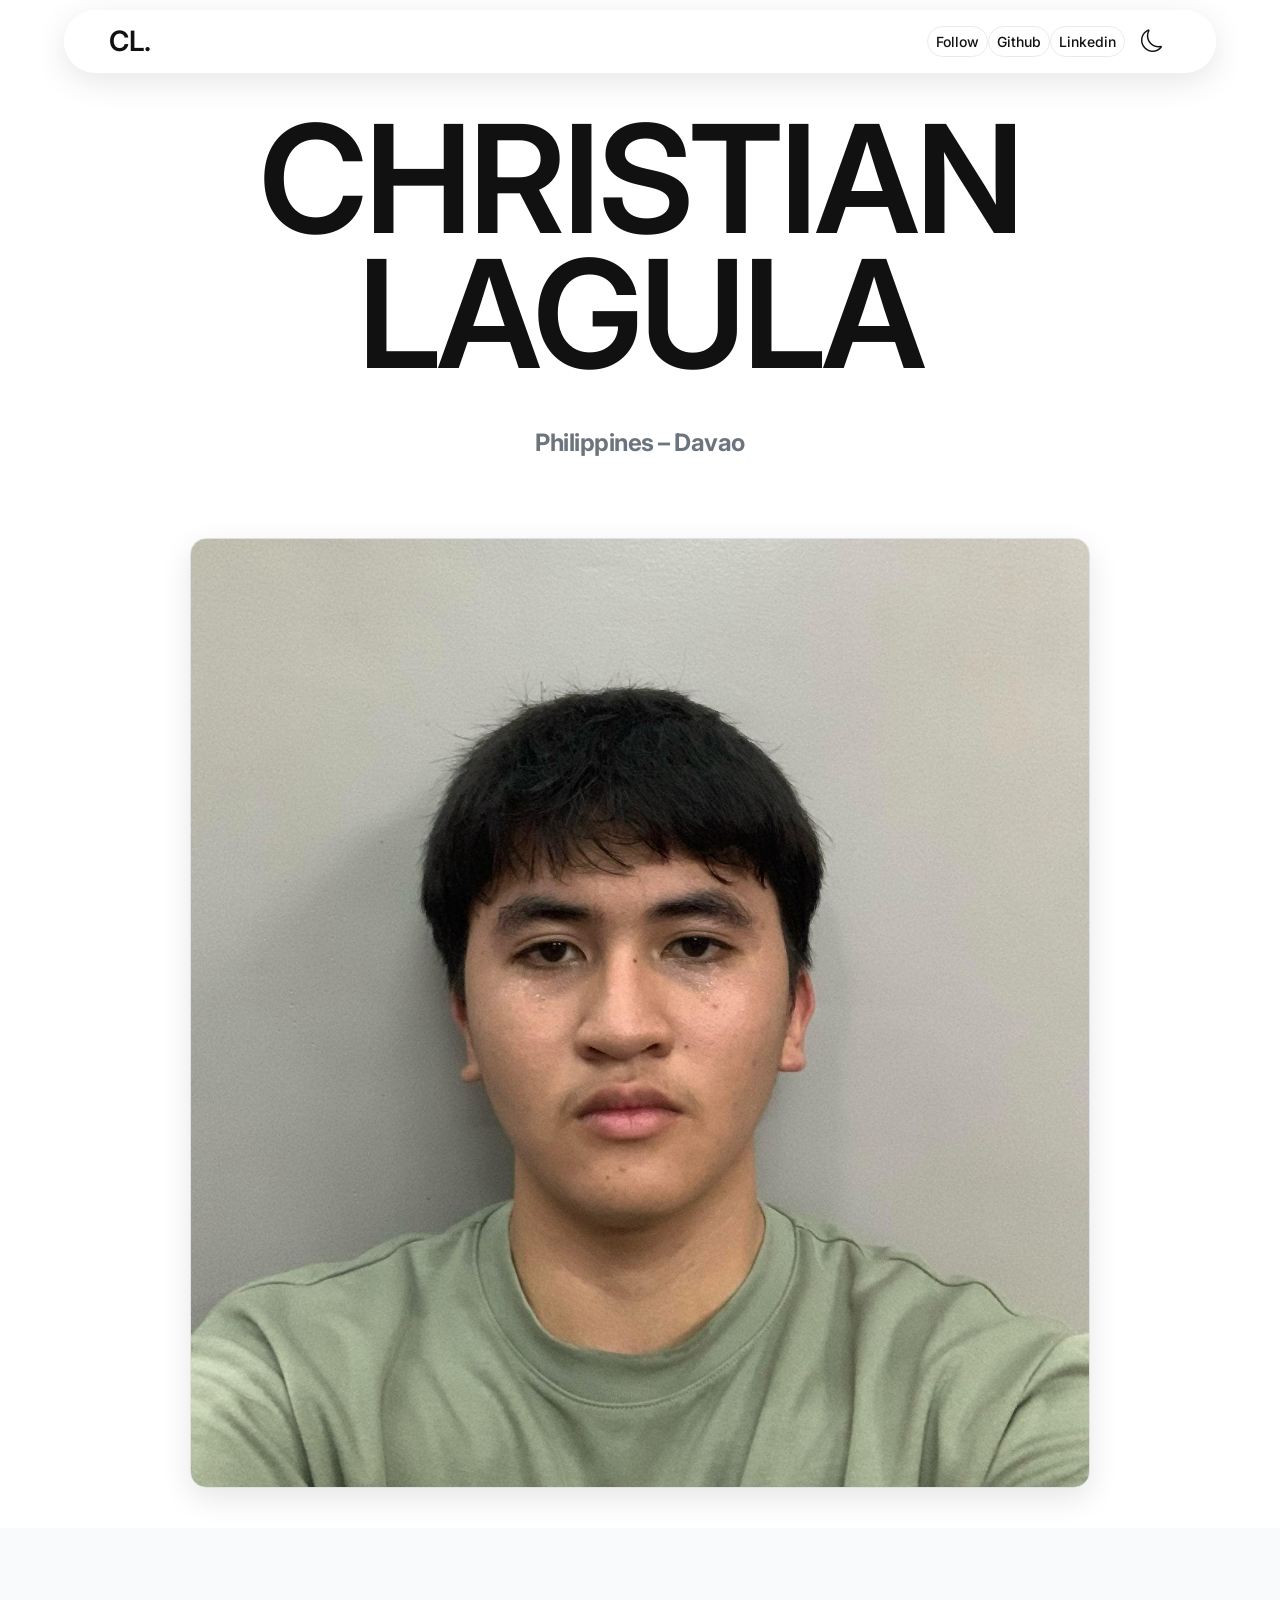
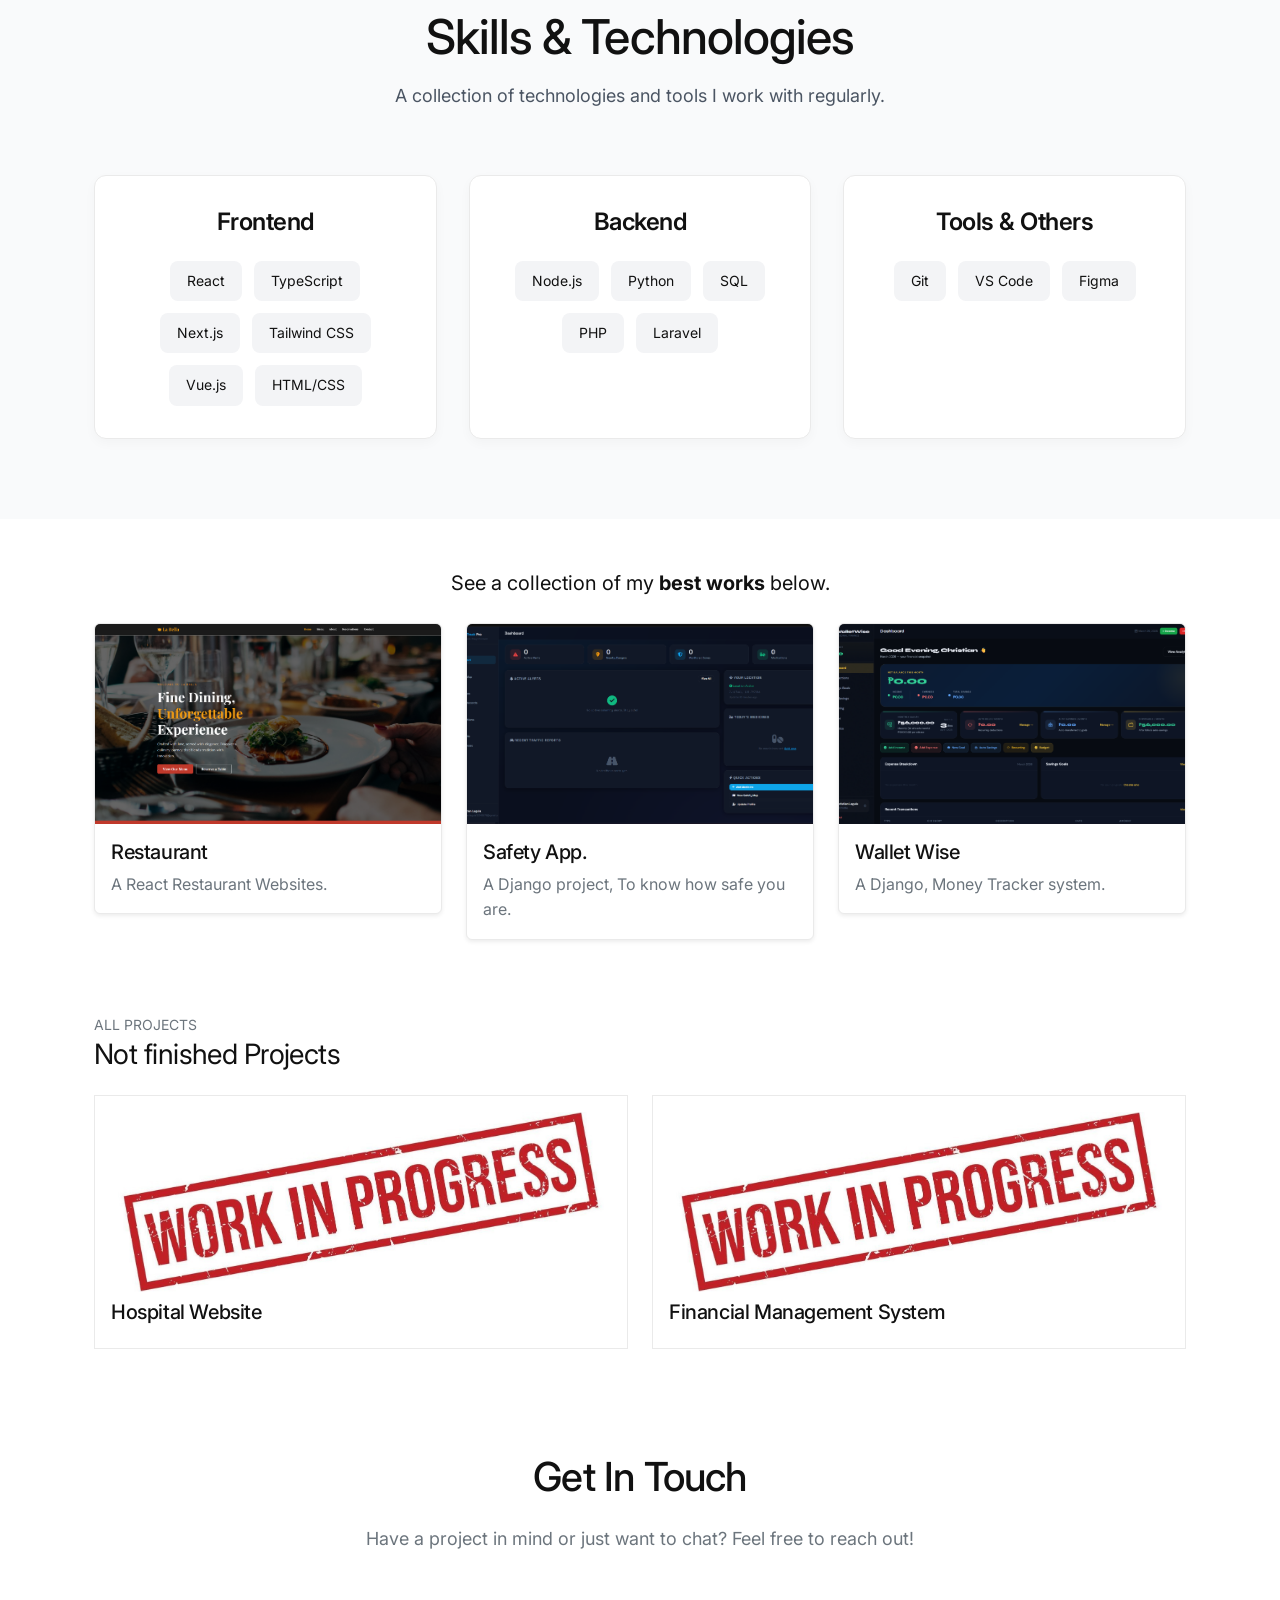
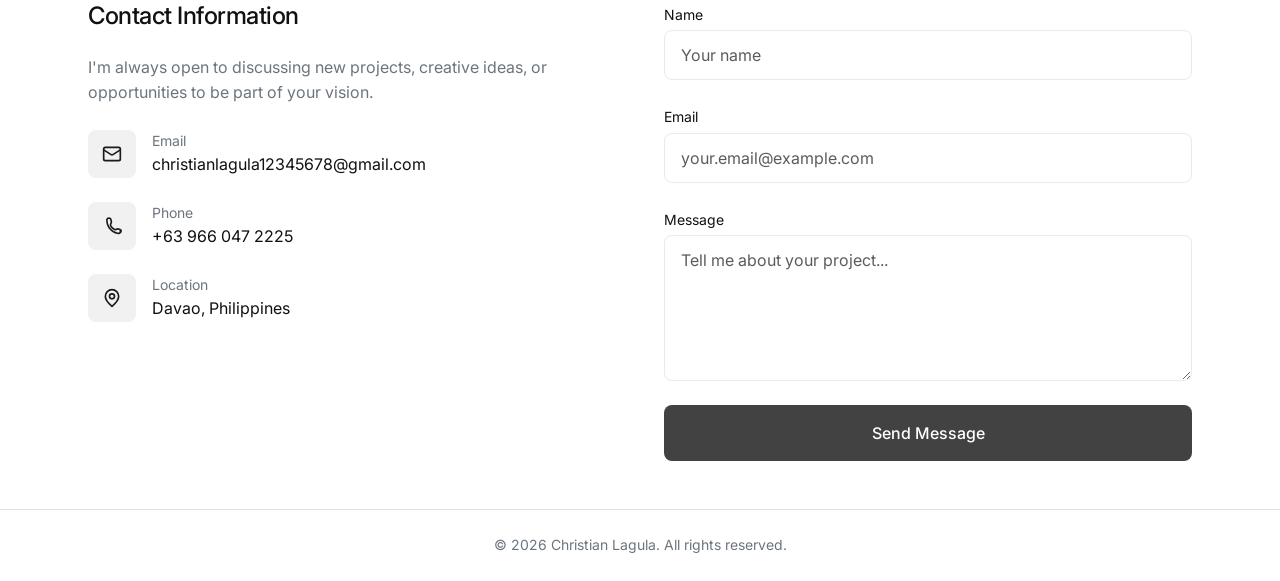
==== commit 84066e96: "Update index.html" ====
--- a/index.html
+++ b/index.html
@@ -8,6 +8,7 @@
     <link rel="stylesheet" href="https://cdn.jsdelivr.net/npm/bootstrap-icons@1.11.3/font/bootstrap-icons.min.css">
     <link rel="preconnect" href="https://fonts.googleapis.com">
     <link rel="preconnect" href="https://fonts.gstatic.com" crossorigin>
+    <link href="https://cdn.jsdelivr.net/npm/bootstrap-icons@1.11.3/font/bootstrap-icons.css" rel="stylesheet">
     <link href="https://fonts.googleapis.com/css2?family=Inter:opsz,wght@14..32,400;14..32,500;14..32,600&display=swap" rel="stylesheet">
     <style>
         :root {
@@ -76,6 +77,20 @@
             background-color: var(--header-bg) !important;
             border-bottom: 1px solid var(--border);
         }
+        header.sticky-top {
+            position: sticky;
+            top: 10px;
+            z-index: 999;
+            width: 90%;
+            margin: 0 auto; 
+            background: rgba(255, 255, 255, 0.2);
+            backdrop-filter: blur(10px);
+            -webkit-backdrop-filter: blur(10px);
+            border-radius: 50px;
+            padding: 10px 20px;
+            border: 1px solid rgba(255, 255, 255, 0.3);
+            box-shadow: 0 8px 32px rgba(0, 0, 0, 0.1);
+        }
         .btn-outline-dark {
             border-color: var(--border);
             color: var(--text);
@@ -159,10 +174,15 @@
             color: var(--bg);
         }
         .offcanvas {
-            background-color: var(--bg);
-            color: var(--text);
-            border-left: 1px solid var(--border);
-        }
+            width: 55% !important;   /* reduced from 70% */
+            max-width: 220px;        /* reduced from 280px */
+
+            background: rgba(255, 255, 255, 0.2);
+            backdrop-filter: blur(10px);
+            -webkit-backdrop-filter: blur(10px);
+
+            border-left: 1px solid rgba(255, 255, 255, 0.3);
+       }
         .offcanvas .btn-close {
             filter: brightness(0.8);
         }
@@ -446,7 +466,7 @@
                         <i class="bi bi-list"></i>
                     </button>
                     <button id="darkmodeToggle" class="btn btn-outline-secondary border-0" aria-label="Toggle dark mode">
-                        <span class="mode-icon">🌙</span>
+                        <i id="modeIcon" class="bi bi-moon"></i>
                     </button>
                 </div>
             </div>
@@ -467,7 +487,7 @@
     </div>
     <main>
         <section class="head-user py-4 py-md-5 text-center" id="start">
-            <div class="container">
+            <div class="container-fluid">
                 <h1 class="display-4 fw-semibold">CHRISTIAN<br>LAGULA</h1>
                 <h2 class="h4 text-secondary mt-4 mt-md-5 fw-bold">Philippines – Davao</h2>
             </div>
@@ -746,35 +766,55 @@
             alert('Thank you for your message! I will get back to you soon.');
             document.getElementById('contactForm').reset();
         }
-        (function() {
+    
+        (function () {
             const toggleBtn = document.getElementById('darkmodeToggle');
-            const iconSpan = toggleBtn.querySelector('.mode-icon');
+            const icon = document.getElementById('modeIcon'); // NEW
             const body = document.body;
+    
+            // Load saved theme
             const currentTheme = localStorage.getItem('theme') || 'light';
+    
             if (currentTheme === 'dark') {
                 body.classList.add('dark-mode');
-                iconSpan.textContent = '☀️';
+                icon.classList.remove('bi-moon');
+                icon.classList.add('bi-sun');
             } else {
-                iconSpan.textContent = '🌙';
-            }
-
+                icon.classList.remove('bi-sun');
+                icon.classList.add('bi-moon');
+            }
+    
+            // Toggle theme
             toggleBtn.addEventListener('click', () => {
                 body.classList.toggle('dark-mode');
                 const isDark = body.classList.contains('dark-mode');
-                iconSpan.textContent = isDark ? '☀️' : '🌙';
+    
+                if (isDark) {
+                    icon.classList.remove('bi-moon');
+                    icon.classList.add('bi-sun');
+                } else {
+                    icon.classList.remove('bi-sun');
+                    icon.classList.add('bi-moon');
+                }
+    
                 localStorage.setItem('theme', isDark ? 'dark' : 'light');
             });
+    
+            // Go Top Button
             const goTopBtn = document.getElementById('goTopBtn');
-            window.addEventListener('scroll', function() {
+    
+            window.addEventListener('scroll', function () {
                 if (window.scrollY > 300) {
                     goTopBtn.classList.remove('d-none');
                 } else {
                     goTopBtn.classList.add('d-none');
                 }
             });
-            goTopBtn.addEventListener('click', function() {
+    
+            goTopBtn.addEventListener('click', function () {
                 window.scrollTo({ top: 0, behavior: 'smooth' });
             });
+    
         })();
     </script>
 </body>
